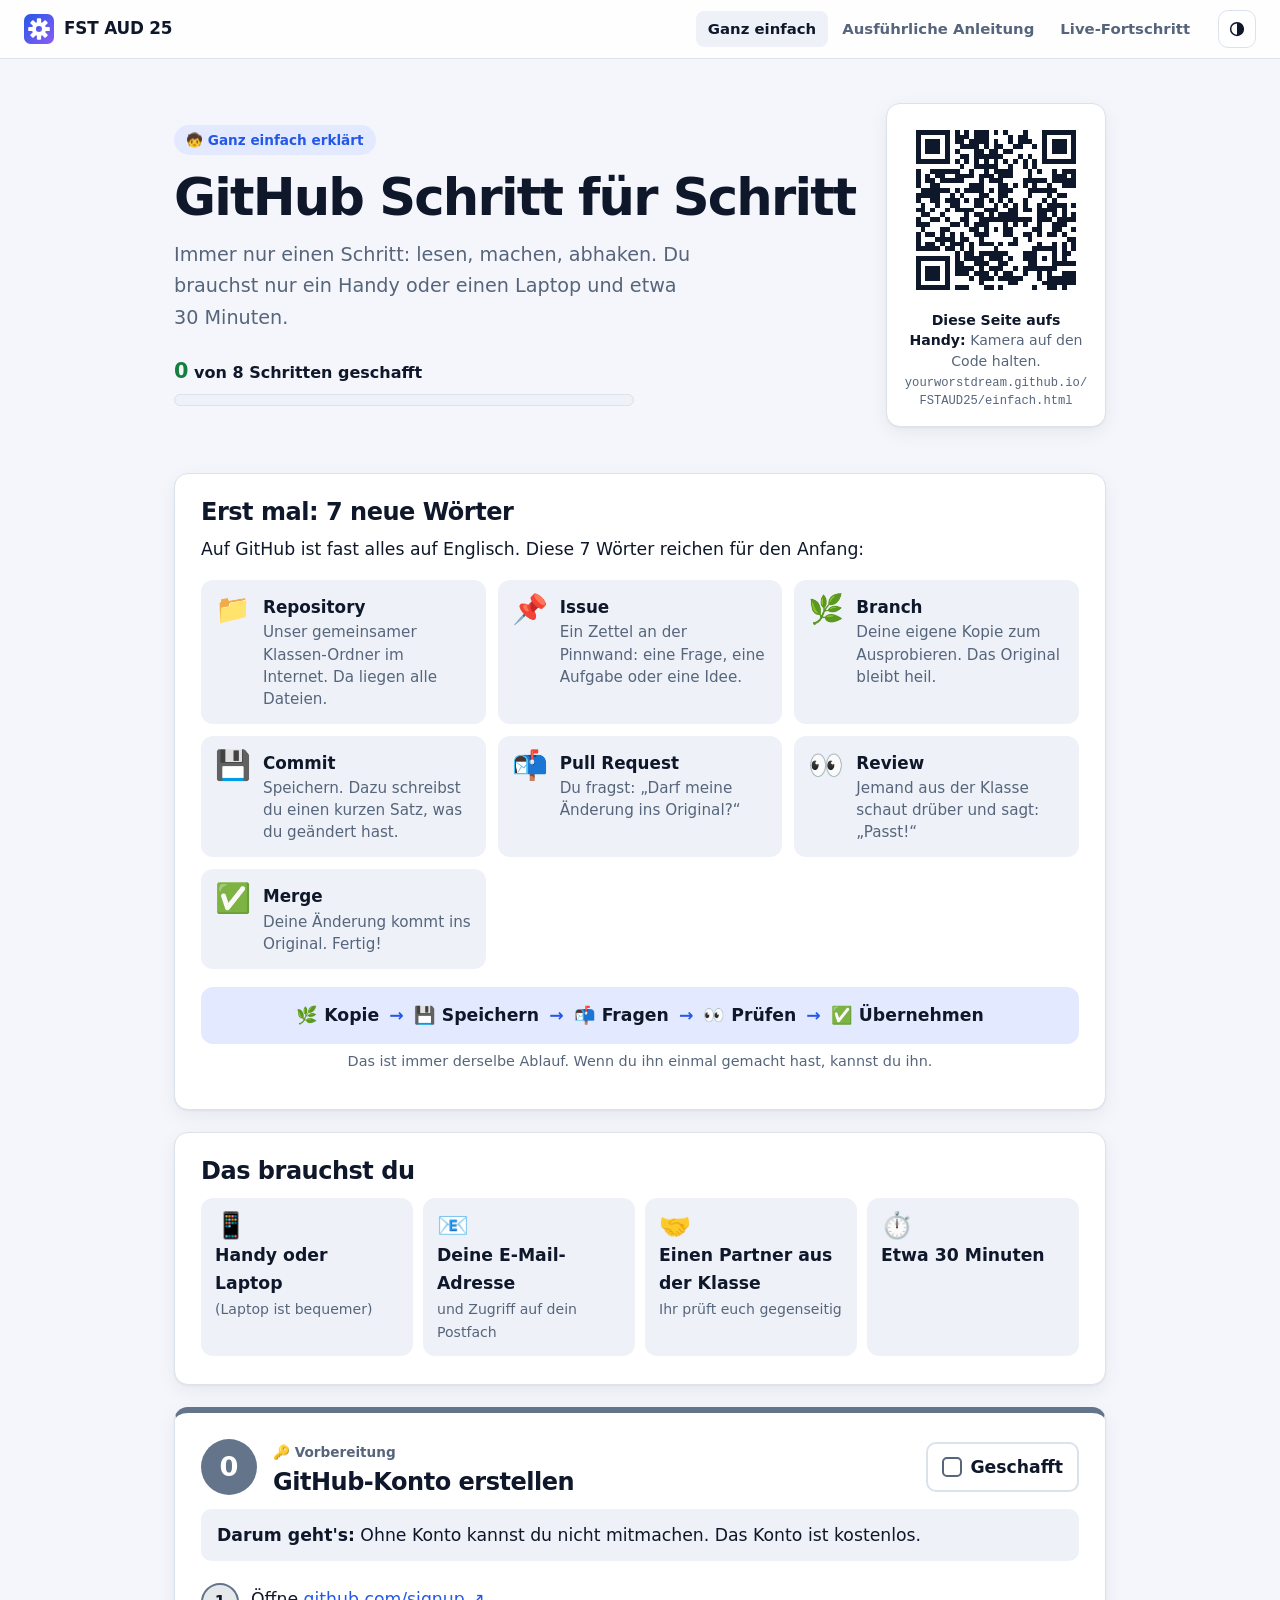
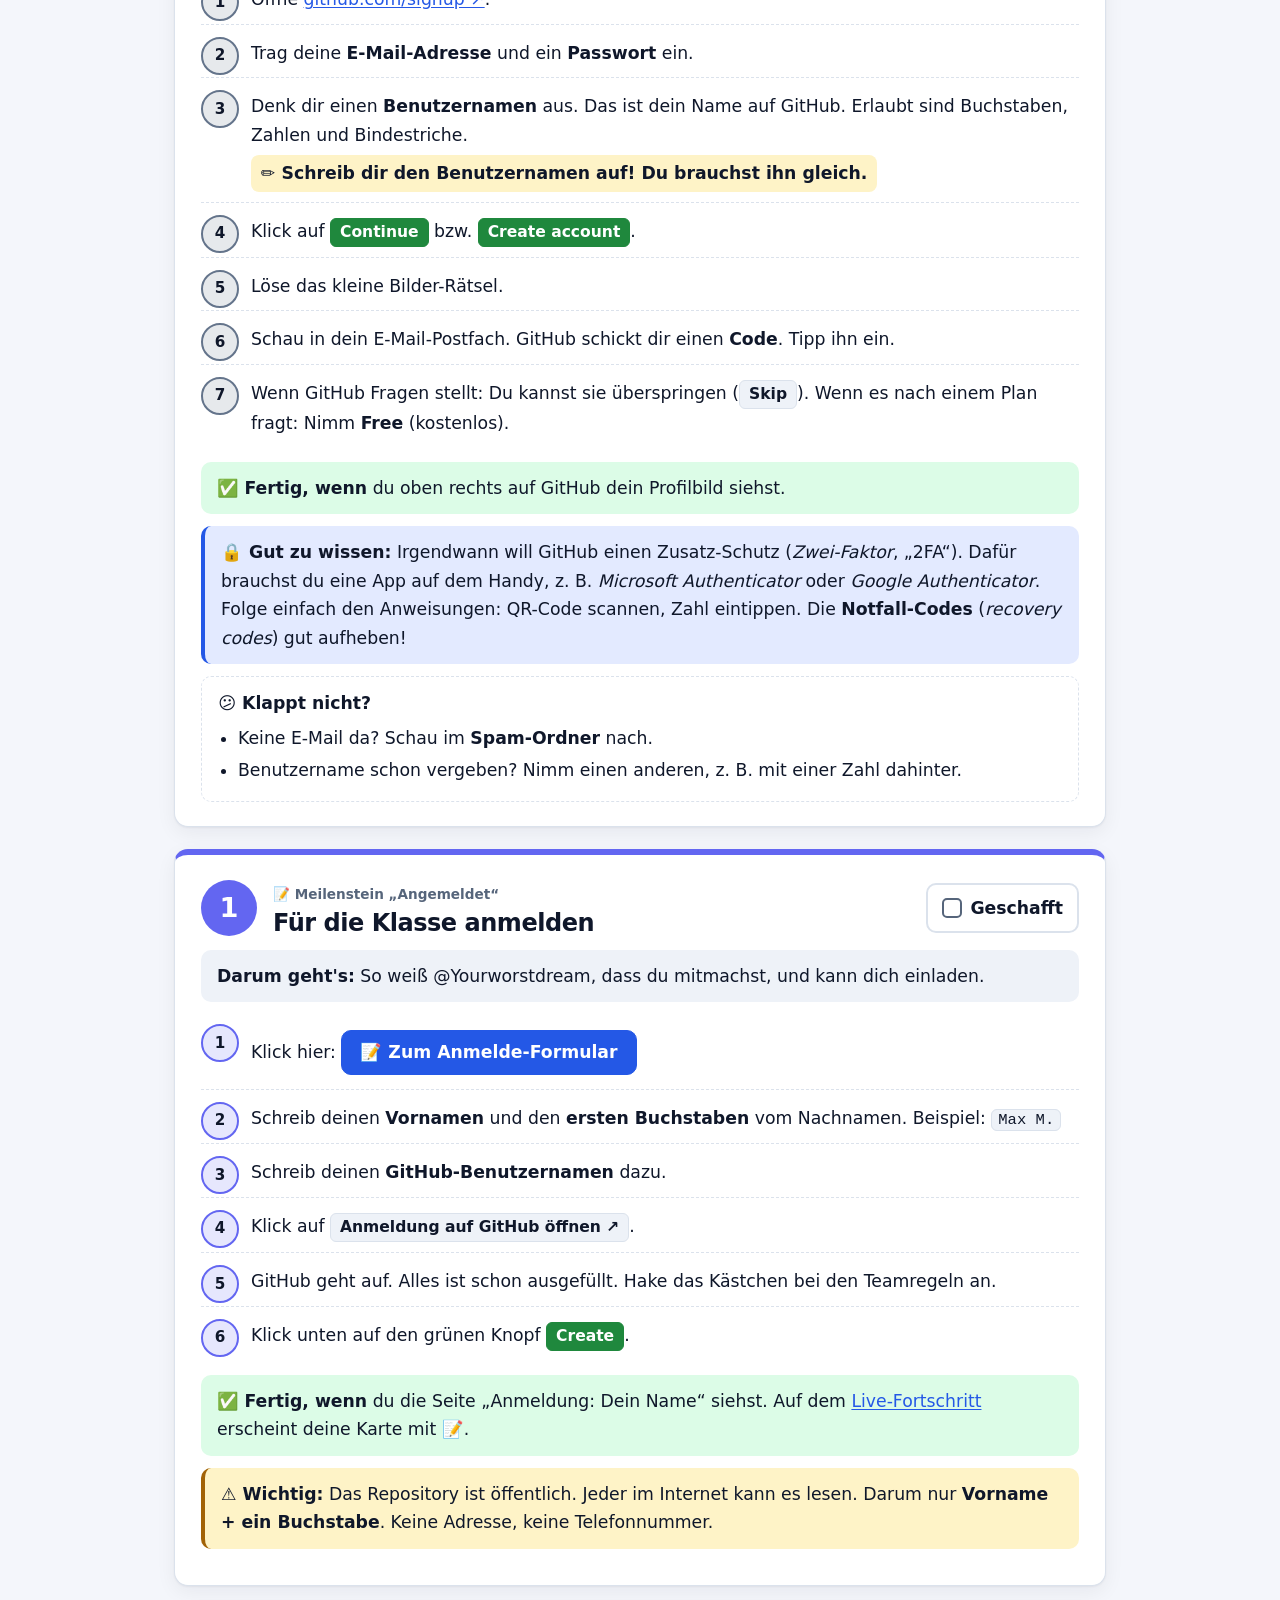
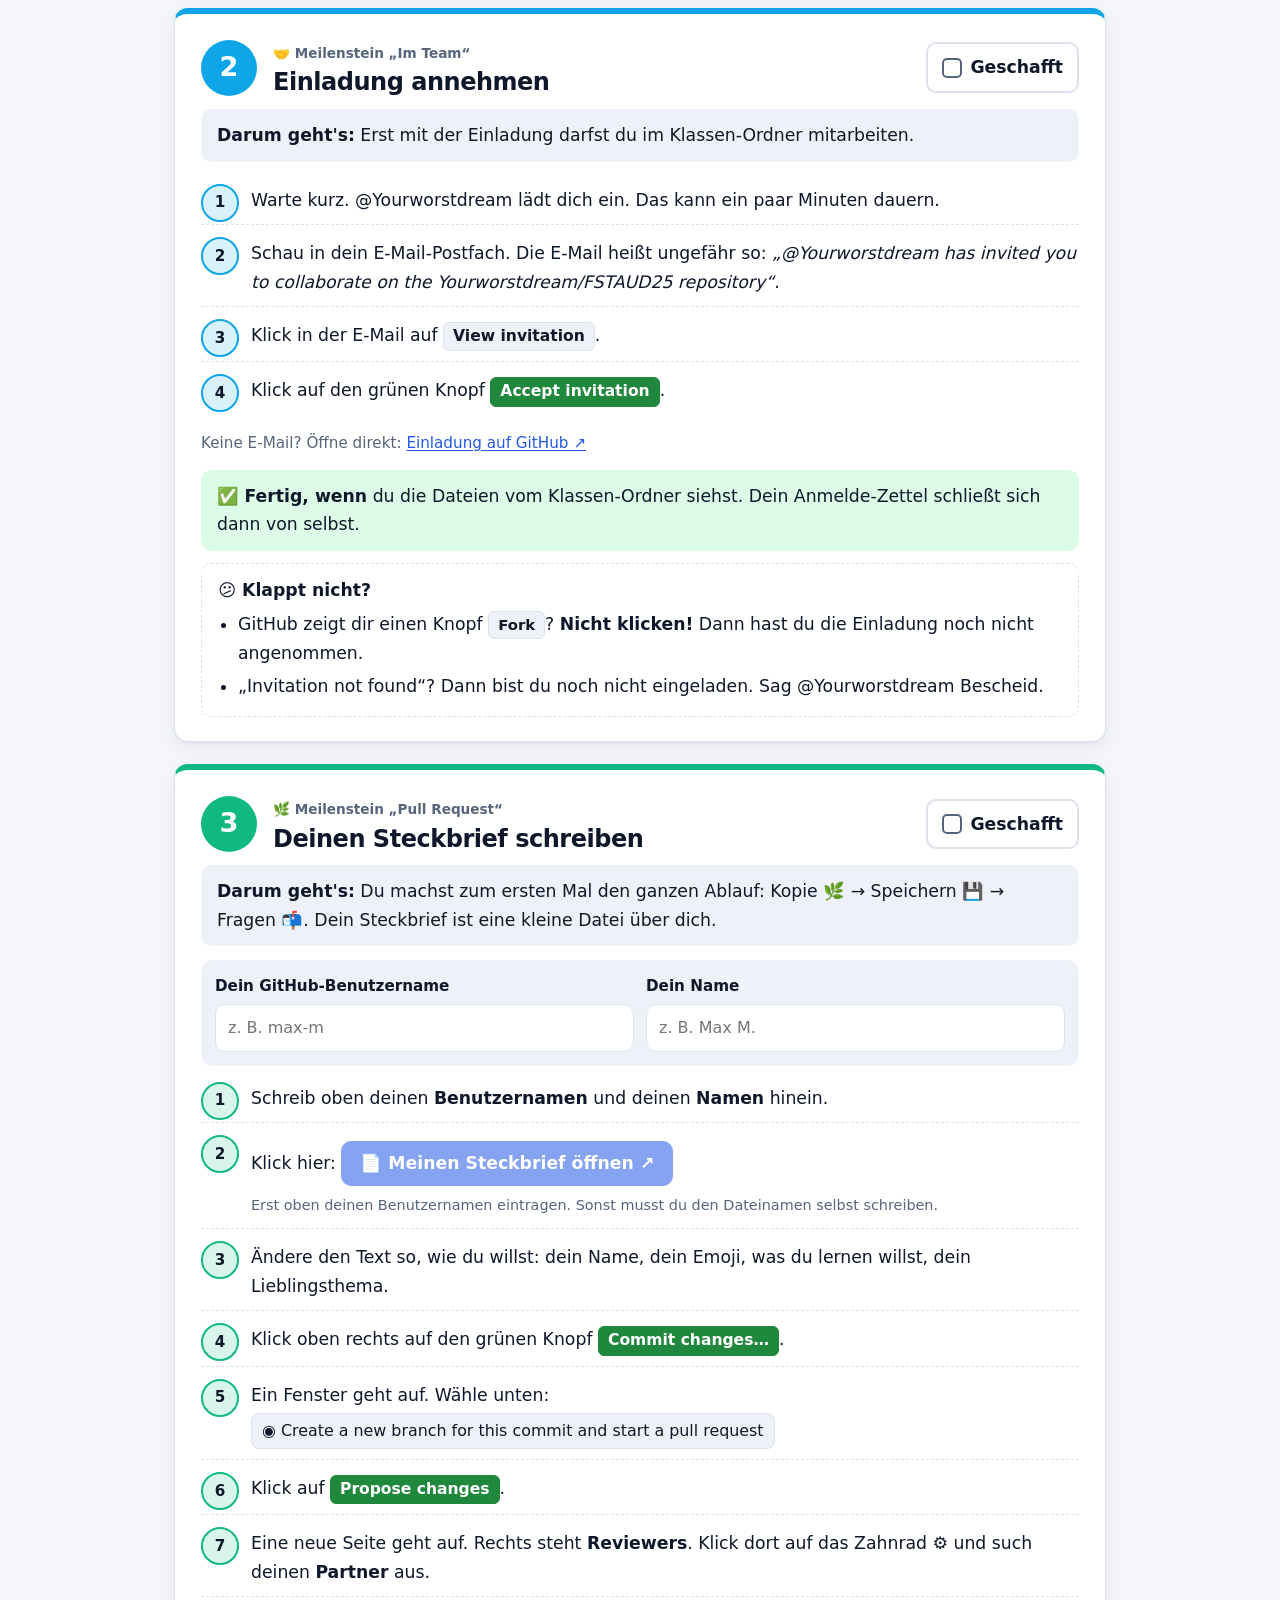
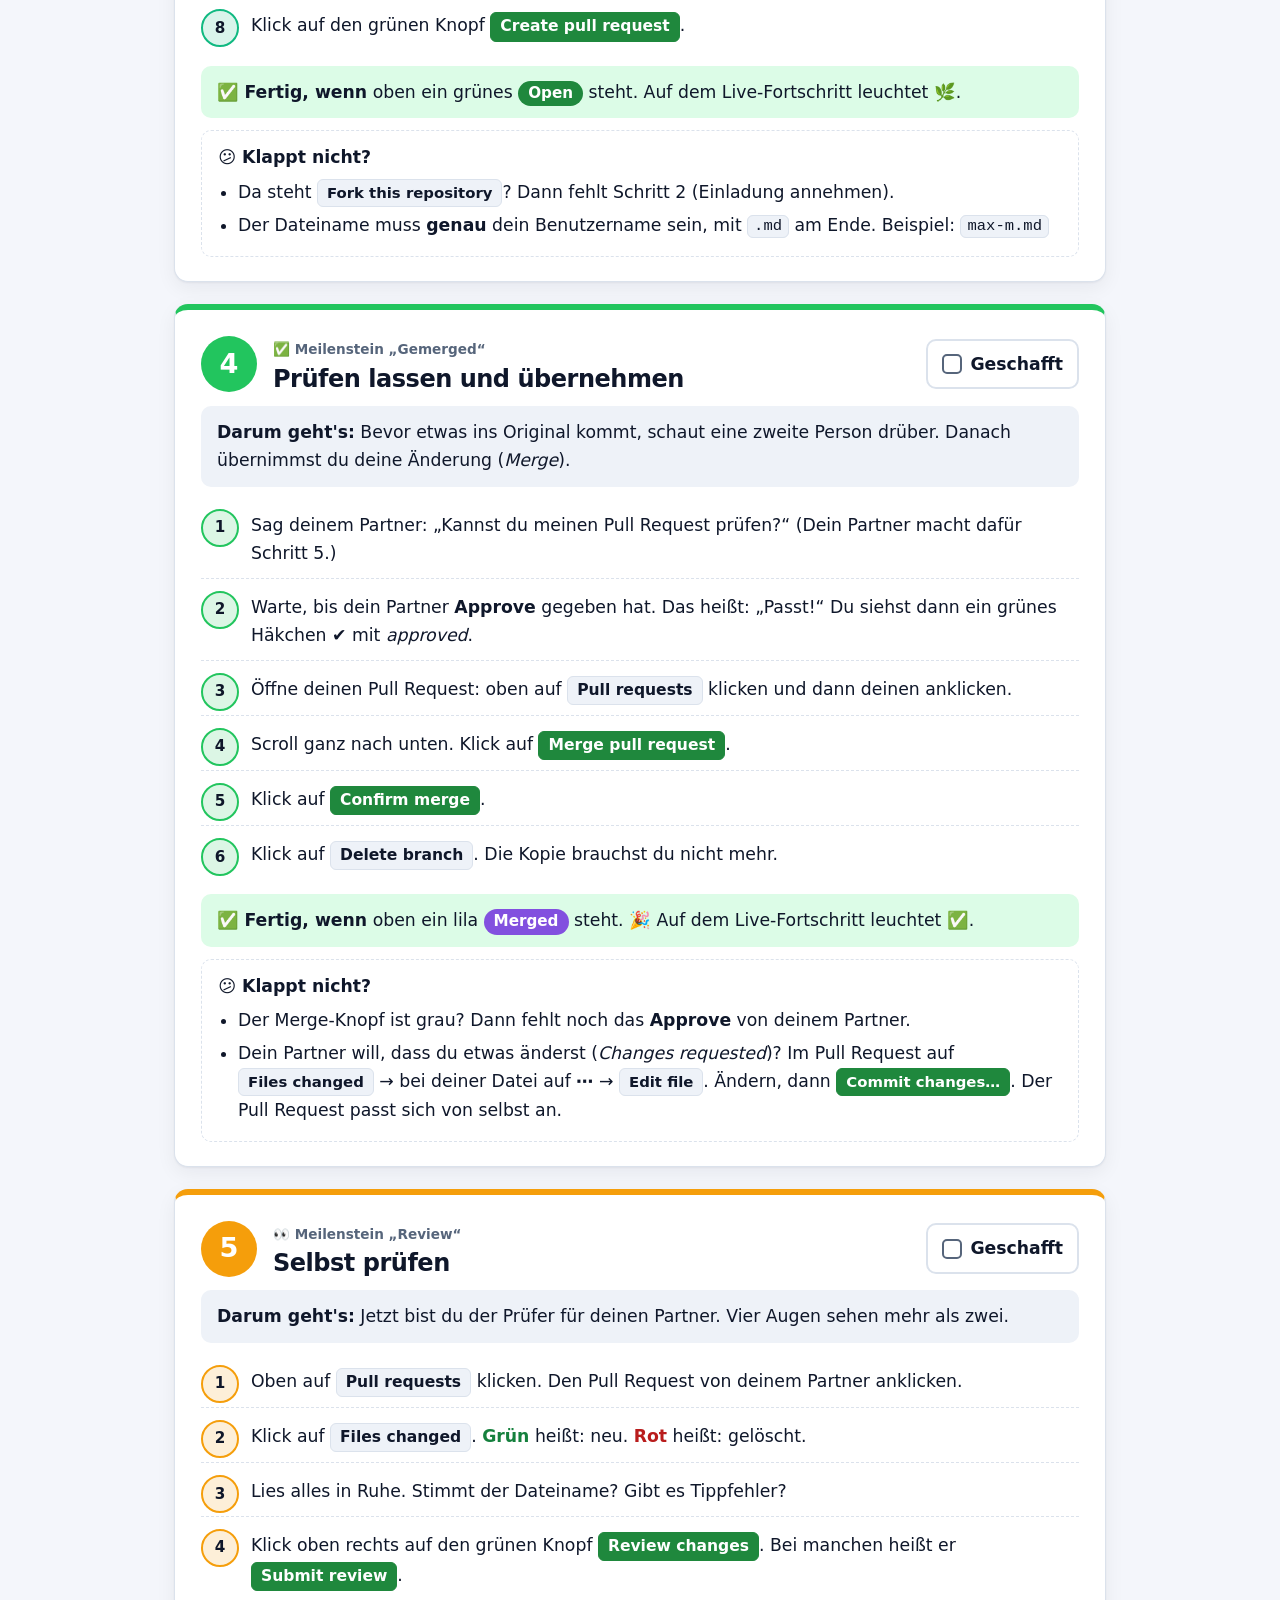
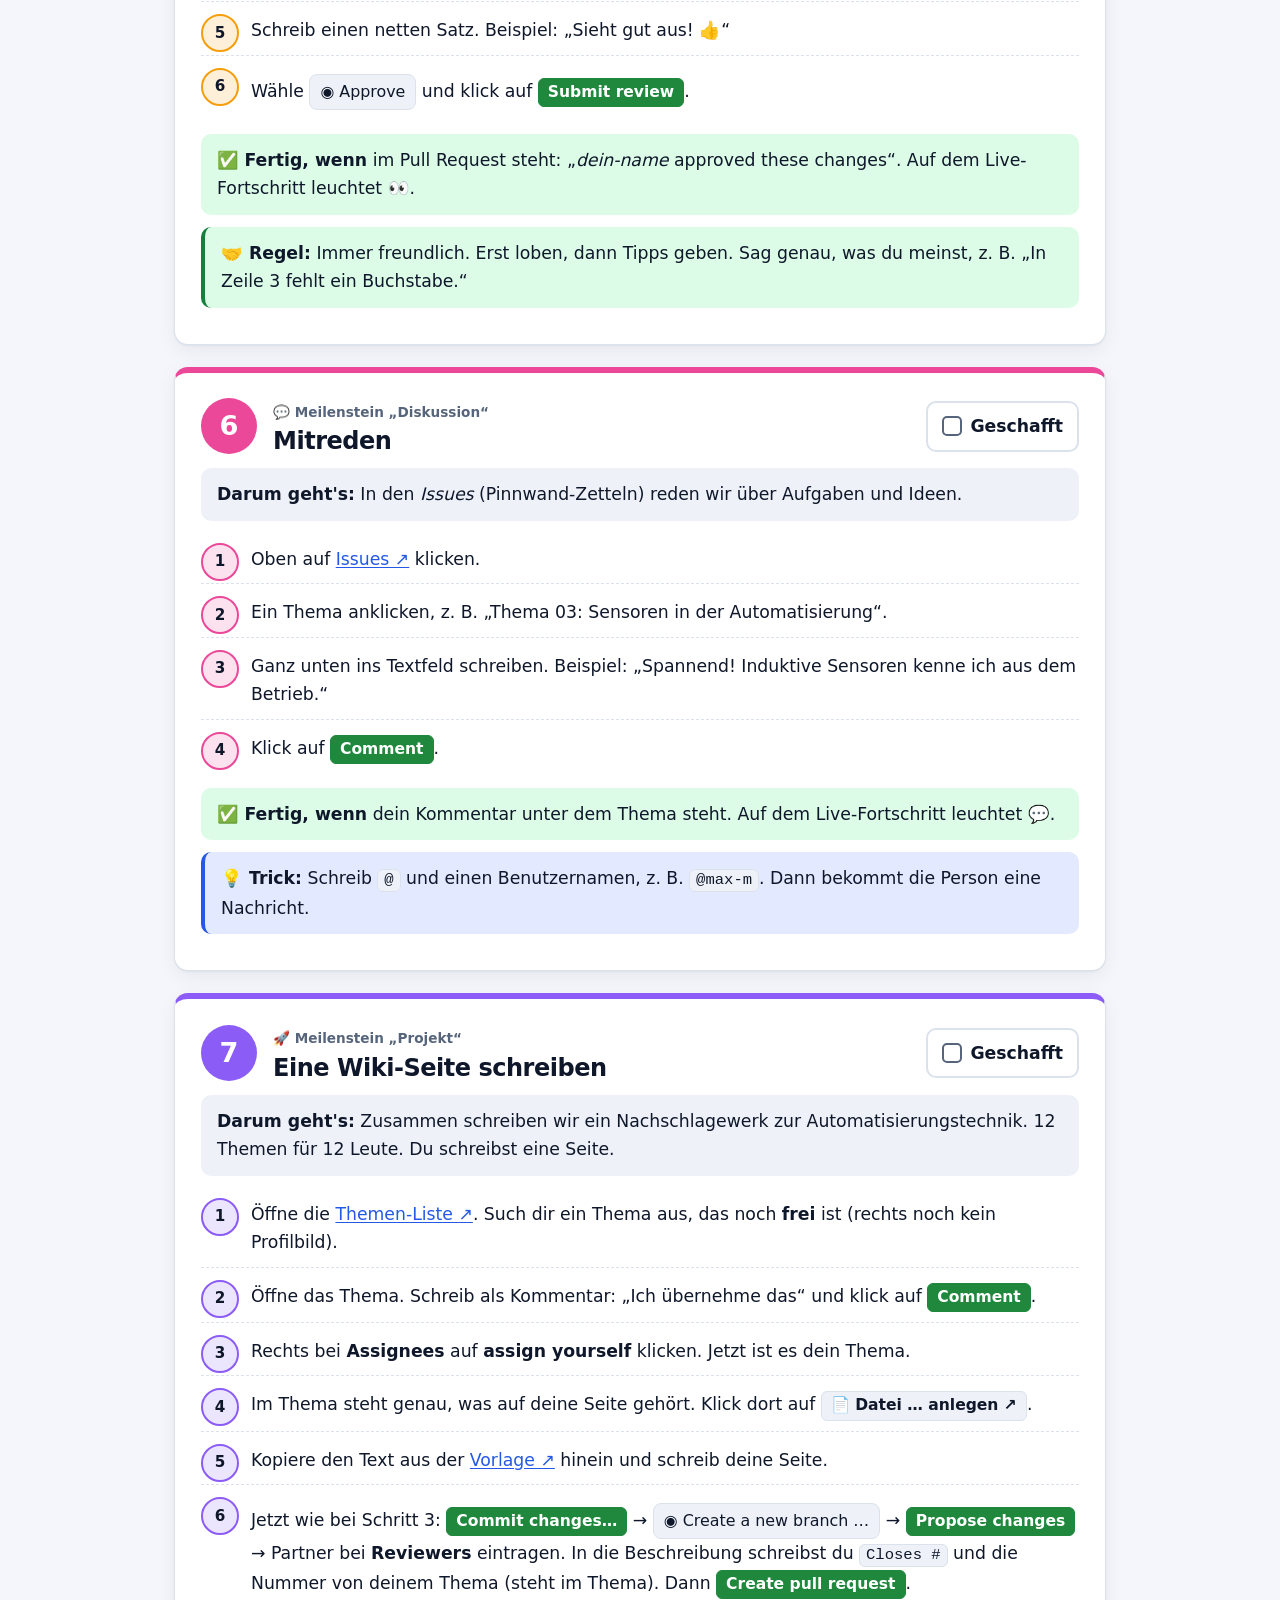
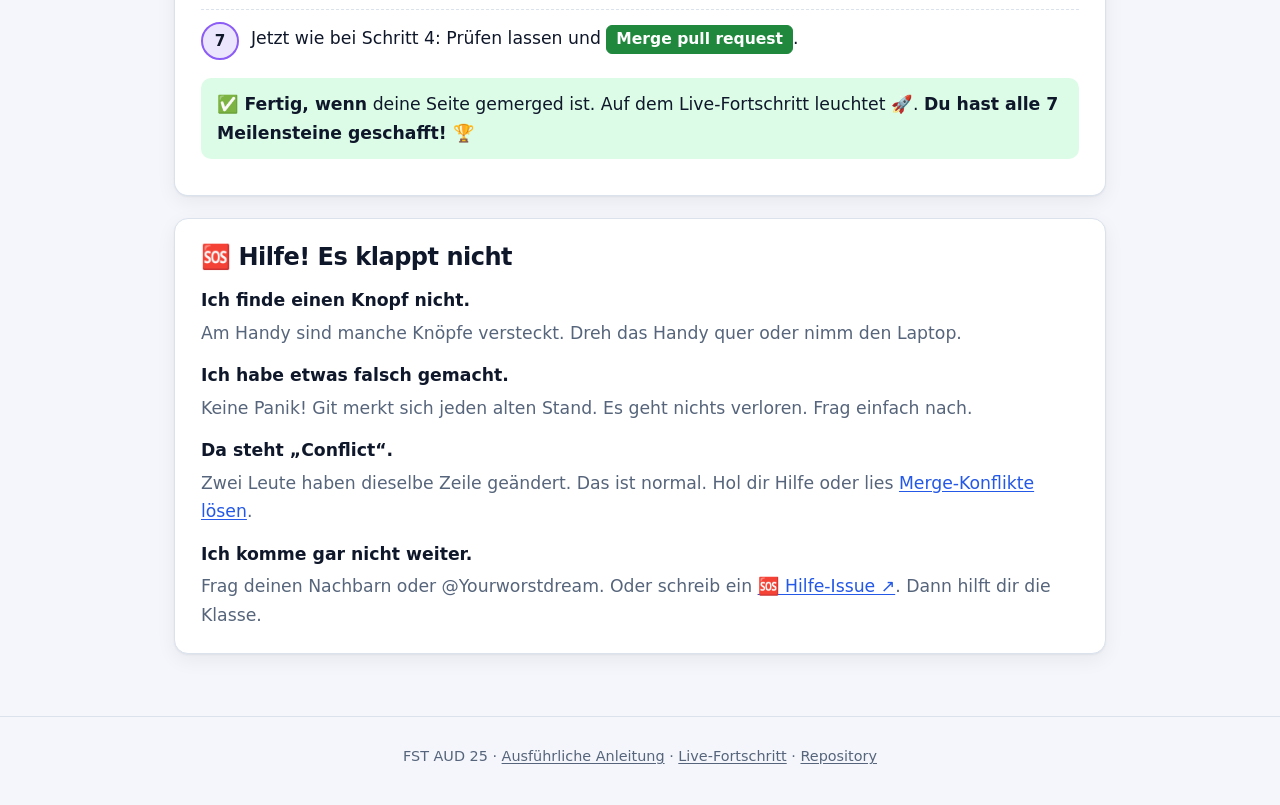
==== einfach.html @ f6583d91 "Neue Seite „Ganz einfach erklärt“ (einfach.html) Dieselben Schritte wie die Anleitung, aber in kurze" ====
<!doctype html>
<html lang="de">
<head>
<meta charset="utf-8">
<meta name="viewport" content="width=device-width, initial-scale=1">
<title>FST AUD 25 · Ganz einfach erklärt</title>
<meta name="description" content="GitHub ganz einfach erklärt: Jeder Klick Schritt für Schritt – vom Konto bis zur eigenen Wiki-Seite.">
<link rel="icon" href="assets/favicon.svg" type="image/svg+xml">
<link rel="stylesheet" href="assets/style.css">
<link rel="stylesheet" href="assets/einfach.css">
<script>try{var t=localStorage.getItem('fstaud25.theme');if(t)document.documentElement.dataset.theme=t}catch(e){}</script>
<script src="assets/common.js" defer></script>
<script src="assets/einfach.js" defer></script>
</head>
<body>

<header class="topbar">
  <a class="marke" href="./"><img src="assets/favicon.svg" alt="">FST AUD 25</a>
  <nav class="topnav" aria-label="Hauptnavigation">
    <a href="einfach.html" aria-current="page">Ganz einfach</a>
    <a href="./">Ausführliche Anleitung</a>
    <a href="fortschritt.html">Live-Fortschritt</a>
  </nav>
  <button class="icon-knopf" type="button" data-thema-knopf title="Hell/Dunkel umschalten" aria-label="Hell/Dunkel umschalten"><svg viewBox="0 0 24 24" width="18" height="18" aria-hidden="true"><circle cx="12" cy="12" r="8.5" fill="none" stroke="currentColor" stroke-width="2"/><path d="M12 3.5a8.5 8.5 0 0 1 0 17z" fill="currentColor"/></svg></button>
</header>

<section class="e-kopf">
  <div class="e-kopf-text">
    <span class="badge">🧒 Ganz einfach erklärt</span>
    <h1>GitHub Schritt für Schritt</h1>
    <p class="lead">Immer nur einen Schritt: lesen, machen, abhaken. Du brauchst nur ein Handy oder einen Laptop und etwa 30&nbsp;Minuten.</p>
    <div class="e-fortschritt" aria-live="polite">
      <div class="e-fortschritt-text"><b id="anzahl-geschafft">0</b> von 8 Schritten geschafft</div>
      <div class="e-balken"><span id="balken-geschafft"></span></div>
    </div>
  </div>
  <figure class="qr-box">
    <img src="assets/qr-einfach.svg" alt="QR-Code zu dieser Seite" width="180" height="180">
    <figcaption><b>Diese Seite aufs Handy:</b> Kamera auf den Code halten.<br><span class="url">yourworstdream.github.io/FSTAUD25/einfach.html</span></figcaption>
  </figure>
</section>

<main class="e-inhalt">

  <section class="e-block" id="woerter">
    <h2>Erst mal: 7 neue Wörter</h2>
    <p>Auf GitHub ist fast alles auf Englisch. Diese 7 Wörter reichen für den Anfang:</p>
    <div class="woerter">
      <div class="wort"><span class="w-icon">📁</span><div><b>Repository</b><span>Unser gemeinsamer Klassen-Ordner im Internet. Da liegen alle Dateien.</span></div></div>
      <div class="wort"><span class="w-icon">📌</span><div><b>Issue</b><span>Ein Zettel an der Pinnwand: eine Frage, eine Aufgabe oder eine Idee.</span></div></div>
      <div class="wort"><span class="w-icon">🌿</span><div><b>Branch</b><span>Deine eigene Kopie zum Ausprobieren. Das Original bleibt heil.</span></div></div>
      <div class="wort"><span class="w-icon">💾</span><div><b>Commit</b><span>Speichern. Dazu schreibst du einen kurzen Satz, was du geändert hast.</span></div></div>
      <div class="wort"><span class="w-icon">📬</span><div><b>Pull Request</b><span>Du fragst: „Darf meine Änderung ins Original?“</span></div></div>
      <div class="wort"><span class="w-icon">👀</span><div><b>Review</b><span>Jemand aus der Klasse schaut drüber und sagt: „Passt!“</span></div></div>
      <div class="wort"><span class="w-icon">✅</span><div><b>Merge</b><span>Deine Änderung kommt ins Original. Fertig!</span></div></div>
    </div>
    <p class="ablauf" aria-label="Der Ablauf: Branch, Commit, Pull Request, Review, Merge">🌿 Kopie <span>→</span> 💾 Speichern <span>→</span> 📬 Fragen <span>→</span> 👀 Prüfen <span>→</span> ✅ Übernehmen</p>
    <p class="mitte klein">Das ist immer derselbe Ablauf. Wenn du ihn einmal gemacht hast, kannst du ihn.</p>
  </section>

  <section class="e-block" id="vorher">
    <h2>Das brauchst du</h2>
    <ul class="brauche">
      <li><span>📱</span>Handy oder Laptop <small>(Laptop ist bequemer)</small></li>
      <li><span>📧</span>Deine E-Mail-Adresse <small>und Zugriff auf dein Postfach</small></li>
      <li><span>🤝</span>Einen Partner aus der Klasse <small>Ihr prüft euch gegenseitig</small></li>
      <li><span>⏱️</span>Etwa 30 Minuten</li>
    </ul>
  </section>

  <!-- Schritt 0 -->
  <section class="schritt" id="s0" data-schritt="0" style="--farbe:#64748b">
    <div class="s-kopf">
      <span class="s-nr">0</span>
      <div><span class="s-chip">🔑 Vorbereitung</span><h2>GitHub-Konto erstellen</h2></div>
      <button class="geschafft" type="button" aria-pressed="false"><span class="g-box" aria-hidden="true"></span>Geschafft</button>
    </div>
    <p class="s-ziel"><b>Darum geht's:</b> Ohne Konto kannst du nicht mitmachen. Das Konto ist kostenlos.</p>
    <ol class="klicks">
      <li>Öffne <a href="https://github.com/signup" target="_blank" rel="noopener">github.com/signup&nbsp;↗</a>.</li>
      <li>Trag deine <b>E-Mail-Adresse</b> und ein <b>Passwort</b> ein.</li>
      <li>Denk dir einen <b>Benutzernamen</b> aus. Das ist dein Name auf GitHub. Erlaubt sind Buchstaben, Zahlen und Bindestriche.<br><span class="merken">✏️ Schreib dir den Benutzernamen auf! Du brauchst ihn gleich.</span></li>
      <li>Klick auf <span class="gh-btn gruen">Continue</span> bzw. <span class="gh-btn gruen">Create account</span>.</li>
      <li>Löse das kleine Bilder-Rätsel.</li>
      <li>Schau in dein E-Mail-Postfach. GitHub schickt dir einen <b>Code</b>. Tipp ihn ein.</li>
      <li>Wenn GitHub Fragen stellt: Du kannst sie überspringen (<span class="gh-btn">Skip</span>). Wenn es nach einem Plan fragt: Nimm <b>Free</b> (kostenlos).</li>
    </ol>
    <p class="fertig">✅ <b>Fertig, wenn</b> du oben rechts auf GitHub dein Profilbild siehst.</p>
    <div class="tipp">
      <b>🔒 Gut zu wissen:</b> Irgendwann will GitHub einen Zusatz-Schutz (<i>Zwei-Faktor</i>, „2FA“). Dafür brauchst du eine App auf dem Handy, z.&nbsp;B. <i>Microsoft Authenticator</i> oder <i>Google Authenticator</i>. Folge einfach den Anweisungen: QR-Code scannen, Zahl eintippen. Die <b>Notfall-Codes</b> (<i>recovery codes</i>) gut aufheben!
    </div>
    <div class="klappt-nicht">
      <b>😕 Klappt nicht?</b>
      <ul>
        <li>Keine E-Mail da? Schau im <b>Spam-Ordner</b> nach.</li>
        <li>Benutzername schon vergeben? Nimm einen anderen, z.&nbsp;B. mit einer Zahl dahinter.</li>
      </ul>
    </div>
  </section>

  <!-- Schritt 1 -->
  <section class="schritt" id="s1" data-schritt="1" style="--farbe:#6366f1">
    <div class="s-kopf">
      <span class="s-nr">1</span>
      <div><span class="s-chip">📝 Meilenstein „Angemeldet“</span><h2>Für die Klasse anmelden</h2></div>
      <button class="geschafft" type="button" aria-pressed="false"><span class="g-box" aria-hidden="true"></span>Geschafft</button>
    </div>
    <p class="s-ziel"><b>Darum geht's:</b> So weiß @Yourworstdream, dass du mitmachst, und kann dich einladen.</p>
    <ol class="klicks">
      <li>Klick hier: <a class="knopf primaer" href="./#anmeldung">📝 Zum Anmelde-Formular</a></li>
      <li>Schreib deinen <b>Vornamen</b> und den <b>ersten Buchstaben</b> vom Nachnamen. Beispiel: <code>Max M.</code></li>
      <li>Schreib deinen <b>GitHub-Benutzernamen</b> dazu.</li>
      <li>Klick auf <span class="gh-btn">Anmeldung auf GitHub öffnen ↗</span>.</li>
      <li>GitHub geht auf. Alles ist schon ausgefüllt. Hake das Kästchen bei den Teamregeln an.</li>
      <li>Klick unten auf den grünen Knopf <span class="gh-btn gruen">Create</span>.</li>
    </ol>
    <p class="fertig">✅ <b>Fertig, wenn</b> du die Seite „Anmeldung: Dein Name“ siehst. Auf dem <a href="fortschritt.html">Live-Fortschritt</a> erscheint deine Karte mit 📝.</p>
    <div class="tipp achtung">
      <b>⚠️ Wichtig:</b> Das Repository ist öffentlich. Jeder im Internet kann es lesen. Darum nur <b>Vorname + ein Buchstabe</b>. Keine Adresse, keine Telefonnummer.
    </div>
  </section>

  <!-- Schritt 2 -->
  <section class="schritt" id="s2" data-schritt="2" style="--farbe:#0ea5e9">
    <div class="s-kopf">
      <span class="s-nr">2</span>
      <div><span class="s-chip">🤝 Meilenstein „Im Team“</span><h2>Einladung annehmen</h2></div>
      <button class="geschafft" type="button" aria-pressed="false"><span class="g-box" aria-hidden="true"></span>Geschafft</button>
    </div>
    <p class="s-ziel"><b>Darum geht's:</b> Erst mit der Einladung darfst du im Klassen-Ordner mitarbeiten.</p>
    <ol class="klicks">
      <li>Warte kurz. @Yourworstdream lädt dich ein. Das kann ein paar Minuten dauern.</li>
      <li>Schau in dein E-Mail-Postfach. Die E-Mail heißt ungefähr so: <i>„@Yourworstdream has invited you to collaborate on the Yourworstdream/FSTAUD25 repository“</i>.</li>
      <li>Klick in der E-Mail auf <span class="gh-btn">View invitation</span>.</li>
      <li>Klick auf den grünen Knopf <span class="gh-btn gruen">Accept invitation</span>.</li>
    </ol>
    <p class="abkuerzung">Keine E-Mail? Öffne direkt: <a href="https://github.com/Yourworstdream/FSTAUD25/invitations" data-repo="/invitations" target="_blank" rel="noopener">Einladung auf GitHub ↗</a></p>
    <p class="fertig">✅ <b>Fertig, wenn</b> du die Dateien vom Klassen-Ordner siehst. Dein Anmelde-Zettel schließt sich dann von selbst.</p>
    <div class="klappt-nicht">
      <b>😕 Klappt nicht?</b>
      <ul>
        <li>GitHub zeigt dir einen Knopf <span class="gh-btn">Fork</span>? <b>Nicht klicken!</b> Dann hast du die Einladung noch nicht angenommen.</li>
        <li>„Invitation not found“? Dann bist du noch nicht eingeladen. Sag @Yourworstdream Bescheid.</li>
      </ul>
    </div>
  </section>

  <!-- Schritt 3 -->
  <section class="schritt" id="s3" data-schritt="3" style="--farbe:#10b981">
    <div class="s-kopf">
      <span class="s-nr">3</span>
      <div><span class="s-chip">🌿 Meilenstein „Pull Request“</span><h2>Deinen Steckbrief schreiben</h2></div>
      <button class="geschafft" type="button" aria-pressed="false"><span class="g-box" aria-hidden="true"></span>Geschafft</button>
    </div>
    <p class="s-ziel"><b>Darum geht's:</b> Du machst zum ersten Mal den ganzen Ablauf: Kopie 🌿 → Speichern 💾 → Fragen 📬. Dein Steckbrief ist eine kleine Datei über dich.</p>

    <form class="mini-form" id="steckbrief-form" autocomplete="off">
      <label>Dein GitHub-Benutzername
        <input id="sb-login" name="login" placeholder="z. B. max-m" spellcheck="false" autocapitalize="off">
      </label>
      <label>Dein Name
        <input id="sb-name" name="name" placeholder="z. B. Max M.">
      </label>
    </form>

    <ol class="klicks">
      <li class="nur-bildschirm">Schreib oben deinen <b>Benutzernamen</b> und deinen <b>Namen</b> hinein.</li>
      <li class="nur-bildschirm">Klick hier: <a class="knopf primaer" id="sb-link" href="https://github.com/Yourworstdream/FSTAUD25/new/main/teilnehmer" target="_blank" rel="noopener">📄 Meinen Steckbrief öffnen ↗</a><br>
        <span class="klein" id="sb-hinweis">GitHub macht eine neue Datei auf. Name und Text sind schon drin.</span></li>
      <li class="nur-druck">Öffne den Klassen-Ordner: <b>github.com/Yourworstdream/FSTAUD25</b>. Klick auf den Ordner <b>teilnehmer</b>.<br><span class="klein">Einfacher geht's auf der Webseite (QR-Code oben): Dort füllt ein Knopf alles für dich aus.</span></li>
      <li class="nur-druck">Klick auf <span class="gh-btn">Add file</span> → <span class="gh-btn">Create new file</span>.</li>
      <li class="nur-druck">Als Dateiname schreibst du deinen Benutzernamen mit <code>.md</code> am Ende, z.&nbsp;B. <code>max-m.md</code>. In die Datei kommt:
<pre># Max M.

- **Emoji:** 🤖
- **Das will ich lernen:** Mit Git und GitHub im Team arbeiten
- **Lieblingsthema in der Automatisierung:** SPS-Programmierung</pre></li>
      <li>Ändere den Text so, wie du willst: dein Name, dein Emoji, was du lernen willst, dein Lieblingsthema.</li>
      <li>Klick oben rechts auf den grünen Knopf <span class="gh-btn gruen">Commit changes…</span>.</li>
      <li>Ein Fenster geht auf. Wähle unten:<br><span class="auswahl">◉ Create a new branch for this commit and start a pull request</span></li>
      <li>Klick auf <span class="gh-btn gruen">Propose changes</span>.</li>
      <li>Eine neue Seite geht auf. Rechts steht <b>Reviewers</b>. Klick dort auf das Zahnrad ⚙️ und such deinen <b>Partner</b> aus.</li>
      <li>Klick auf den grünen Knopf <span class="gh-btn gruen">Create pull request</span>.</li>
    </ol>
    <p class="fertig">✅ <b>Fertig, wenn</b> oben ein grünes <span class="status offen">Open</span> steht. Auf dem Live-Fortschritt leuchtet 🌿.</p>
    <div class="klappt-nicht">
      <b>😕 Klappt nicht?</b>
      <ul>
        <li>Da steht <span class="gh-btn">Fork this repository</span>? Dann fehlt Schritt&nbsp;2 (Einladung annehmen).</li>
        <li>Der Dateiname muss <b>genau</b> dein Benutzername sein, mit <code>.md</code> am Ende. Beispiel: <code>max-m.md</code></li>
      </ul>
    </div>
  </section>

  <!-- Schritt 4 -->
  <section class="schritt" id="s4" data-schritt="4" style="--farbe:#22c55e">
    <div class="s-kopf">
      <span class="s-nr">4</span>
      <div><span class="s-chip">✅ Meilenstein „Gemerged“</span><h2>Prüfen lassen und übernehmen</h2></div>
      <button class="geschafft" type="button" aria-pressed="false"><span class="g-box" aria-hidden="true"></span>Geschafft</button>
    </div>
    <p class="s-ziel"><b>Darum geht's:</b> Bevor etwas ins Original kommt, schaut eine zweite Person drüber. Danach übernimmst du deine Änderung (<i>Merge</i>).</p>
    <ol class="klicks">
      <li>Sag deinem Partner: „Kannst du meinen Pull Request prüfen?“ (Dein Partner macht dafür Schritt&nbsp;5.)</li>
      <li>Warte, bis dein Partner <b>Approve</b> gegeben hat. Das heißt: „Passt!“ Du siehst dann ein grünes Häkchen ✔ mit <i>approved</i>.</li>
      <li>Öffne deinen Pull Request: oben auf <span class="gh-btn">Pull requests</span> klicken und dann deinen anklicken.</li>
      <li>Scroll ganz nach unten. Klick auf <span class="gh-btn gruen">Merge pull request</span>.</li>
      <li>Klick auf <span class="gh-btn gruen">Confirm merge</span>.</li>
      <li>Klick auf <span class="gh-btn">Delete branch</span>. Die Kopie brauchst du nicht mehr.</li>
    </ol>
    <p class="fertig">✅ <b>Fertig, wenn</b> oben ein lila <span class="status merged">Merged</span> steht. 🎉 Auf dem Live-Fortschritt leuchtet ✅.</p>
    <div class="klappt-nicht">
      <b>😕 Klappt nicht?</b>
      <ul>
        <li>Der Merge-Knopf ist grau? Dann fehlt noch das <b>Approve</b> von deinem Partner.</li>
        <li>Dein Partner will, dass du etwas änderst (<i>Changes requested</i>)? Im Pull Request auf <span class="gh-btn">Files changed</span> → bei deiner Datei auf <b>⋯</b> → <span class="gh-btn">Edit file</span>. Ändern, dann <span class="gh-btn gruen">Commit changes…</span>. Der Pull Request passt sich von selbst an.</li>
      </ul>
    </div>
  </section>

  <!-- Schritt 5 -->
  <section class="schritt" id="s5" data-schritt="5" style="--farbe:#f59e0b">
    <div class="s-kopf">
      <span class="s-nr">5</span>
      <div><span class="s-chip">👀 Meilenstein „Review“</span><h2>Selbst prüfen</h2></div>
      <button class="geschafft" type="button" aria-pressed="false"><span class="g-box" aria-hidden="true"></span>Geschafft</button>
    </div>
    <p class="s-ziel"><b>Darum geht's:</b> Jetzt bist du der Prüfer für deinen Partner. Vier Augen sehen mehr als zwei.</p>
    <ol class="klicks">
      <li>Oben auf <span class="gh-btn">Pull requests</span> klicken. Den Pull Request von deinem Partner anklicken.</li>
      <li>Klick auf <span class="gh-btn">Files changed</span>. <span class="gruen-text">Grün</span> heißt: neu. <span class="rot-text">Rot</span> heißt: gelöscht.</li>
      <li>Lies alles in Ruhe. Stimmt der Dateiname? Gibt es Tippfehler?</li>
      <li>Klick oben rechts auf den grünen Knopf <span class="gh-btn gruen">Review changes</span>. Bei manchen heißt er <span class="gh-btn gruen">Submit review</span>.</li>
      <li>Schreib einen netten Satz. Beispiel: „Sieht gut aus! 👍“</li>
      <li>Wähle <span class="auswahl">◉ Approve</span> und klick auf <span class="gh-btn gruen">Submit review</span>.</li>
    </ol>
    <p class="fertig">✅ <b>Fertig, wenn</b> im Pull Request steht: „<i>dein-name</i> approved these changes“. Auf dem Live-Fortschritt leuchtet 👀.</p>
    <div class="tipp gut">
      <b>🤝 Regel:</b> Immer freundlich. Erst loben, dann Tipps geben. Sag genau, was du meinst, z.&nbsp;B. „In Zeile 3 fehlt ein Buchstabe.“
    </div>
  </section>

  <!-- Schritt 6 -->
  <section class="schritt" id="s6" data-schritt="6" style="--farbe:#ec4899">
    <div class="s-kopf">
      <span class="s-nr">6</span>
      <div><span class="s-chip">💬 Meilenstein „Diskussion“</span><h2>Mitreden</h2></div>
      <button class="geschafft" type="button" aria-pressed="false"><span class="g-box" aria-hidden="true"></span>Geschafft</button>
    </div>
    <p class="s-ziel"><b>Darum geht's:</b> In den <i>Issues</i> (Pinnwand-Zetteln) reden wir über Aufgaben und Ideen.</p>
    <ol class="klicks">
      <li>Oben auf <a href="https://github.com/Yourworstdream/FSTAUD25/issues" data-repo="/issues" target="_blank" rel="noopener">Issues ↗</a> klicken.</li>
      <li>Ein Thema anklicken, z.&nbsp;B. „Thema 03: Sensoren in der Automatisierung“.</li>
      <li>Ganz unten ins Textfeld schreiben. Beispiel: „Spannend! Induktive Sensoren kenne ich aus dem Betrieb.“</li>
      <li>Klick auf <span class="gh-btn gruen">Comment</span>.</li>
    </ol>
    <p class="fertig">✅ <b>Fertig, wenn</b> dein Kommentar unter dem Thema steht. Auf dem Live-Fortschritt leuchtet 💬.</p>
    <div class="tipp">
      <b>💡 Trick:</b> Schreib <code>@</code> und einen Benutzernamen, z.&nbsp;B. <code>@max-m</code>. Dann bekommt die Person eine Nachricht.
    </div>
  </section>

  <!-- Schritt 7 -->
  <section class="schritt" id="s7" data-schritt="7" style="--farbe:#8b5cf6">
    <div class="s-kopf">
      <span class="s-nr">7</span>
      <div><span class="s-chip">🚀 Meilenstein „Projekt“</span><h2>Eine Wiki-Seite schreiben</h2></div>
      <button class="geschafft" type="button" aria-pressed="false"><span class="g-box" aria-hidden="true"></span>Geschafft</button>
    </div>
    <p class="s-ziel"><b>Darum geht's:</b> Zusammen schreiben wir ein Nachschlagewerk zur Automatisierungstechnik. 12 Themen für 12 Leute. Du schreibst eine Seite.</p>
    <ol class="klicks">
      <li>Öffne die <a href="https://github.com/Yourworstdream/FSTAUD25/issues?q=is%3Aissue+is%3Aopen+label%3Athema" data-repo="/issues?q=is%3Aissue+is%3Aopen+label%3Athema" target="_blank" rel="noopener">Themen-Liste ↗</a>. Such dir ein Thema aus, das noch <b>frei</b> ist (rechts noch kein Profilbild).</li>
      <li>Öffne das Thema. Schreib als Kommentar: „Ich übernehme das“ und klick auf <span class="gh-btn gruen">Comment</span>.</li>
      <li>Rechts bei <b>Assignees</b> auf <b>assign yourself</b> klicken. Jetzt ist es dein Thema.</li>
      <li>Im Thema steht genau, was auf deine Seite gehört. Klick dort auf <span class="gh-btn">📄 Datei … anlegen ↗</span>.</li>
      <li>Kopiere den Text aus der <a href="https://github.com/Yourworstdream/FSTAUD25/blob/main/projekt/VORLAGE.md" data-repo="/blob/main/projekt/VORLAGE.md" target="_blank" rel="noopener">Vorlage ↗</a> hinein und schreib deine Seite.</li>
      <li>Jetzt wie bei Schritt&nbsp;3: <span class="gh-btn gruen">Commit changes…</span> → <span class="auswahl">◉ Create a new branch …</span> → <span class="gh-btn gruen">Propose changes</span> → Partner bei <b>Reviewers</b> eintragen. In die Beschreibung schreibst du <code>Closes #</code> und die Nummer von deinem Thema (steht im Thema). Dann <span class="gh-btn gruen">Create pull request</span>.</li>
      <li>Jetzt wie bei Schritt&nbsp;4: Prüfen lassen und <span class="gh-btn gruen">Merge pull request</span>.</li>
    </ol>
    <p class="fertig">✅ <b>Fertig, wenn</b> deine Seite gemerged ist. Auf dem Live-Fortschritt leuchtet 🚀. <b>Du hast alle 7 Meilensteine geschafft! 🏆</b></p>
  </section>

  <section class="e-block hilfe" id="hilfe">
    <h2>🆘 Hilfe! Es klappt nicht</h2>
    <dl>
      <dt>Ich finde einen Knopf nicht.</dt>
      <dd>Am Handy sind manche Knöpfe versteckt. Dreh das Handy quer oder nimm den Laptop.</dd>
      <dt>Ich habe etwas falsch gemacht.</dt>
      <dd>Keine Panik! Git merkt sich jeden alten Stand. Es geht nichts verloren. Frag einfach nach.</dd>
      <dt>Da steht „Conflict“.</dt>
      <dd>Zwei Leute haben dieselbe Zeile geändert. Das ist normal. Hol dir Hilfe oder lies <a href="./#konflikte">Merge-Konflikte lösen</a>.</dd>
      <dt>Ich komme gar nicht weiter.</dt>
      <dd>Frag deinen Nachbarn oder @Yourworstdream. Oder schreib ein <a href="https://github.com/Yourworstdream/FSTAUD25/issues/new?template=hilfe.yml" data-repo="/issues/new?template=hilfe.yml" target="_blank" rel="noopener">🆘 Hilfe-Issue ↗</a>. Dann hilft dir die Klasse.</dd>
    </dl>
  </section>

</main>

<footer class="fusszeile">
  FST AUD 25 · <a href="./">Ausführliche Anleitung</a> · <a href="fortschritt.html">Live-Fortschritt</a> · <a href="https://github.com/Yourworstdream/FSTAUD25" data-repo="" target="_blank" rel="noopener">Repository</a>
</footer>

</body>
</html>
---- assets/style.css ----
/* FST AUD 25 – gemeinsames Design für Anleitung (index.html) und Live-Fortschritt (fortschritt.html) */

:root {
  color-scheme: light;
  --bg: #f4f6fb;
  --surface: #ffffff;
  --surface-2: #eef2f8;
  --text: #0f172a;
  --muted: #56657b;
  --border: #dbe2ec;
  --accent: #2458e6;
  --accent-text: #ffffff;
  --accent-soft: #e3eaff;
  --ok: #15803d;
  --ok-soft: #dcfce7;
  --warn: #a16207;
  --warn-soft: #fef3c7;
  --danger: #b91c1c;
  --danger-soft: #fee2e2;
  --code-bg: #0f172a;
  --code-text: #e2e8f0;
  --gh-green: #1f883d;
  --shadow: 0 1px 2px rgb(15 23 42 / .05), 0 6px 20px rgb(15 23 42 / .06);
  --radius: 14px;
  --font: system-ui, -apple-system, "Segoe UI", Roboto, "Helvetica Neue", Arial, sans-serif;
  --mono: ui-monospace, SFMono-Regular, "Cascadia Code", Menlo, Consolas, monospace;
}

@media (prefers-color-scheme: dark) {
  :root:not([data-theme="light"]) {
    color-scheme: dark;
    --bg: #0b1120;
    --surface: #111a2e;
    --surface-2: #17223a;
    --text: #e6ebf5;
    --muted: #9aa8bf;
    --border: #243251;
    --accent: #7c9dff;
    --accent-text: #0b1120;
    --accent-soft: #1a2850;
    --ok: #4ade80;
    --ok-soft: #10301d;
    --warn: #fbbf24;
    --warn-soft: #36270a;
    --danger: #f87171;
    --danger-soft: #3b1414;
    --code-bg: #070c18;
    --code-text: #dbe4f3;
    --gh-green: #2ea043;
    --shadow: 0 1px 2px rgb(0 0 0 / .4), 0 8px 24px rgb(0 0 0 / .25);
  }
}

:root[data-theme="dark"] {
  color-scheme: dark;
  --bg: #0b1120;
  --surface: #111a2e;
  --surface-2: #17223a;
  --text: #e6ebf5;
  --muted: #9aa8bf;
  --border: #243251;
  --accent: #7c9dff;
  --accent-text: #0b1120;
  --accent-soft: #1a2850;
  --ok: #4ade80;
  --ok-soft: #10301d;
  --warn: #fbbf24;
  --warn-soft: #36270a;
  --danger: #f87171;
  --danger-soft: #3b1414;
  --code-bg: #070c18;
  --code-text: #dbe4f3;
  --gh-green: #2ea043;
  --shadow: 0 1px 2px rgb(0 0 0 / .4), 0 8px 24px rgb(0 0 0 / .25);
}

/* ---------- Grundlagen ---------- */

* { box-sizing: border-box; }
html { scroll-behavior: smooth; scroll-padding-top: 84px; -webkit-text-size-adjust: 100%; }
body { margin: 0; background: var(--bg); color: var(--text); font: 1rem/1.65 var(--font); -webkit-font-smoothing: antialiased; }
a { color: var(--accent); text-underline-offset: 2px; }
img { max-width: 100%; }
h1, h2, h3 { line-height: 1.2; }
p { margin: 0 0 12px; }
ul, ol { padding-left: 1.3em; }
li { margin-bottom: 4px; }
code, kbd, pre { font-family: var(--mono); font-size: .9em; }
:not(pre) > code { background: var(--surface-2); border: 1px solid var(--border); padding: .08em .38em; border-radius: 6px; overflow-wrap: anywhere; }
pre { position: relative; margin: 12px 0 16px; background: var(--code-bg); color: var(--code-text); padding: 14px 16px; border-radius: 10px; overflow-x: auto; line-height: 1.55; }
kbd { background: var(--surface); border: 1px solid var(--border); border-bottom-width: 2px; border-radius: 6px; padding: 0 6px; }
hr { border: 0; border-top: 1px solid var(--border); margin: 32px 0; }
[hidden] { display: none !important; }
.klein { font-size: .88rem; color: var(--muted); }
.visuell-versteckt { position: absolute; width: 1px; height: 1px; overflow: hidden; clip: rect(0 0 0 0); white-space: nowrap; }

:focus-visible { outline: 3px solid color-mix(in srgb, var(--accent) 50%, transparent); outline-offset: 2px; }

/* ---------- Kopfleiste ---------- */

.topbar {
  position: sticky; top: 0; z-index: 30;
  display: flex; align-items: center; gap: 12px 16px; flex-wrap: wrap;
  padding: 10px 24px;
  background: color-mix(in srgb, var(--surface) 88%, transparent);
  backdrop-filter: saturate(1.4) blur(10px);
  -webkit-backdrop-filter: saturate(1.4) blur(10px);
  border-bottom: 1px solid var(--border);
}
.marke { display: inline-flex; align-items: center; gap: 10px; font-weight: 800; font-size: 1.05rem; color: var(--text); text-decoration: none; letter-spacing: -.01em; white-space: nowrap; }
.marke img { width: 30px; height: 30px; }
.topnav { display: flex; gap: 2px; margin-left: auto; overflow-x: auto; scrollbar-width: none; }
.topnav a { padding: 6px 12px; border-radius: 8px; color: var(--muted); text-decoration: none; font-weight: 600; font-size: .93rem; white-space: nowrap; }
.topnav a:hover, .topnav a[aria-current="page"] { background: var(--surface-2); color: var(--text); }
.icon-knopf { display: inline-grid; place-items: center; width: 38px; height: 38px; border-radius: 10px; border: 1px solid var(--border); background: var(--surface); color: var(--text); cursor: pointer; font-size: 1.05rem; flex: none; }
.icon-knopf:hover { background: var(--surface-2); }
@media (max-width: 640px) {
  html { scroll-padding-top: 130px; }
  .topbar { padding: 10px 16px; }
  .topnav { order: 3; width: 100%; margin-left: 0; }
  .topbar .icon-knopf { margin-left: auto; }
}

/* ---------- Knöpfe & Bausteine ---------- */

.knopf {
  display: inline-flex; align-items: center; justify-content: center; gap: 8px;
  padding: 10px 18px; border-radius: 10px; border: 1px solid var(--border);
  background: var(--surface); color: var(--text); font: inherit; font-weight: 650; line-height: 1.3;
  text-decoration: none; cursor: pointer; transition: transform .1s, background-color .15s, filter .15s;
}
.knopf:hover { background: var(--surface-2); }
.knopf:active { transform: translateY(1px); }
.knopf.primaer { background: var(--accent); border-color: var(--accent); color: var(--accent-text); }
.knopf.primaer:hover { filter: brightness(1.08); }
.knopf.klein-k { padding: 6px 12px; font-size: .9rem; }
.knopf-reihe { display: flex; gap: 10px; flex-wrap: wrap; align-items: center; }

/* Sieht aus wie ein Knopf auf GitHub – damit man ihn auf der echten Seite wiedererkennt */
.gh-btn { display: inline-block; padding: 0 9px; border: 1px solid var(--border); border-radius: 6px; background: var(--surface-2); color: var(--text); font-size: .86em; font-weight: 600; white-space: nowrap; line-height: 1.75; vertical-align: baseline; }
.gh-btn.gruen { background: var(--gh-green); border-color: var(--gh-green); color: #fff; }

.badge { display: inline-flex; align-items: center; gap: 6px; padding: 4px 12px; border-radius: 999px; background: var(--accent-soft); color: var(--accent); font-weight: 700; font-size: .85rem; }

.box { background: var(--surface); border: 1px solid var(--border); border-radius: var(--radius); padding: 20px 22px; box-shadow: var(--shadow); }
.box > :last-child { margin-bottom: 0; }

.hinweis { border-left: 4px solid var(--accent); background: var(--accent-soft); padding: 12px 16px; border-radius: 0 10px 10px 0; margin: 16px 0; }
.hinweis > :last-child { margin-bottom: 0; }
.hinweis.achtung { border-color: var(--warn); background: var(--warn-soft); }
.hinweis.gut { border-color: var(--ok); background: var(--ok-soft); }

.tabelle-wrap { overflow-x: auto; margin: 12px 0 16px; border: 1px solid var(--border); border-radius: 12px; }
table { width: 100%; border-collapse: collapse; background: var(--surface); font-size: .94rem; }
th, td { text-align: left; padding: 10px 12px; border-bottom: 1px solid var(--border); vertical-align: top; }
tr:last-child td { border-bottom: 0; }
th { background: var(--surface-2); font-weight: 700; }

details { background: var(--surface); border: 1px solid var(--border); border-radius: 12px; padding: 0 16px; margin: 10px 0; }
summary { cursor: pointer; padding: 13px 0; font-weight: 650; list-style: none; }
summary::-webkit-details-marker { display: none; }
summary::before { content: "▸"; display: inline-block; width: 1.2em; color: var(--muted); transition: transform .15s; }
details[open] summary::before { transform: rotate(90deg); }
details[open] { padding-bottom: 4px; }

.kopieren { position: absolute; top: 8px; right: 8px; padding: 3px 10px; border-radius: 6px; border: 1px solid rgb(255 255 255 / .2); background: rgb(255 255 255 / .08); color: var(--code-text); font: 600 .78rem var(--font); cursor: pointer; }
.kopieren:hover { background: rgb(255 255 255 / .16); }

/* ---------- Anleitung ---------- */

.hero {
  padding: 64px 24px 44px; text-align: center;
  background:
    radial-gradient(60% 80% at 15% 0%, color-mix(in srgb, #6366f1 16%, transparent), transparent 70%),
    radial-gradient(50% 70% at 90% 10%, color-mix(in srgb, #0ea5e9 14%, transparent), transparent 70%);
  border-bottom: 1px solid var(--border);
}
.hero h1 { font-size: clamp(2rem, 5.5vw, 3.3rem); letter-spacing: -.035em; margin: 14px auto 12px; max-width: 900px; }
.hero .lead { font-size: 1.15rem; color: var(--muted); max-width: 700px; margin: 0 auto 26px; }
.hero .knopf-reihe { justify-content: center; }

.ich-leiste { display: flex; align-items: center; gap: 10px 14px; flex-wrap: wrap; max-width: 1180px; margin: 20px auto 0; padding: 12px 18px; border-radius: 12px; background: var(--surface); border: 1px solid var(--border); box-shadow: var(--shadow); text-align: left; }
.ich-leiste img { width: 36px; height: 36px; border-radius: 50%; }
.ich-leiste .knopf-reihe { margin-left: auto; }

.layout { display: grid; grid-template-columns: 230px minmax(0, 1fr); gap: 44px; max-width: 1180px; margin: 0 auto; padding: 32px 24px 60px; }
.toc { position: sticky; top: 84px; align-self: start; max-height: calc(100vh - 100px); overflow-y: auto; font-size: .92rem; }
.toc p { margin: 0 0 8px 10px; font-size: .78rem; font-weight: 700; letter-spacing: .06em; text-transform: uppercase; color: var(--muted); }
.toc a { display: block; padding: 5px 10px; border-radius: 8px; color: var(--muted); text-decoration: none; }
.toc a:hover { color: var(--text); background: var(--surface-2); }
.toc a.aktiv { color: var(--accent); background: var(--accent-soft); font-weight: 650; }
.toc .trenner { height: 1px; background: var(--border); margin: 8px 10px; }
@media (max-width: 960px) {
  .layout { grid-template-columns: minmax(0, 1fr); padding: 24px 16px 48px; }
  .toc { display: none; }
}

.inhalt > section { margin-bottom: 64px; }
.inhalt h2 { font-size: clamp(1.45rem, 3vw, 1.8rem); letter-spacing: -.02em; margin: 0 0 8px; display: flex; align-items: center; gap: 12px; }
.inhalt h3 { font-size: 1.15rem; margin: 30px 0 10px; }
.inhalt .unterzeile { color: var(--muted); margin-bottom: 18px; }
.nr { flex: none; display: inline-grid; place-items: center; width: 42px; height: 42px; border-radius: 12px; background: var(--farbe, var(--accent)); color: #fff; font-weight: 800; font-size: 1.1rem; box-shadow: 0 4px 12px color-mix(in srgb, var(--farbe, var(--accent)) 35%, transparent); }
.meilenstein { display: inline-flex; gap: 6px; align-items: center; font-size: .85rem; font-weight: 600; color: var(--muted); background: var(--surface-2); border: 1px solid var(--border); padding: 3px 12px; border-radius: 999px; margin-bottom: 14px; }
.meilenstein.erledigt { color: var(--ok); border-color: color-mix(in srgb, var(--ok) 45%, transparent); background: var(--ok-soft); }

ol.anleitung { counter-reset: s; list-style: none; padding: 0; margin: 12px 0 18px; }
ol.anleitung > li { counter-increment: s; position: relative; padding: 2px 0 12px 44px; margin: 0; }
ol.anleitung > li::before { content: counter(s); position: absolute; left: 0; top: 0; width: 30px; height: 30px; border-radius: 50%; background: var(--surface); border: 1px solid var(--border); display: grid; place-items: center; font-weight: 700; font-size: .85rem; color: var(--muted); }

.wegweiser { display: grid; grid-template-columns: repeat(auto-fill, minmax(150px, 1fr)); gap: 12px; margin: 20px 0; }
.weg { position: relative; display: block; padding: 14px 14px 12px; border-radius: 12px; background: var(--surface); border: 1px solid var(--border); text-decoration: none; color: var(--text); transition: transform .15s, border-color .15s; }
.weg:hover { transform: translateY(-2px); border-color: var(--farbe); }
.weg .icon { font-size: 1.6rem; line-height: 1; display: block; margin-bottom: 8px; }
.weg .klein { display: block; line-height: 1.4; margin-top: 2px; }
.weg b { display: block; }
.weg::before { content: ""; position: absolute; inset: 0 auto 0 0; width: 4px; border-radius: 12px 0 0 12px; background: var(--farbe); }
.weg.erledigt { background: var(--ok-soft); border-color: color-mix(in srgb, var(--ok) 45%, transparent); }
.weg.erledigt::after { content: "✓"; position: absolute; top: 10px; right: 12px; color: var(--ok); font-weight: 800; }

.drei-spalten { display: grid; grid-template-columns: repeat(auto-fit, minmax(220px, 1fr)); gap: 14px; margin: 18px 0; }
.drei-spalten .box h3 { margin-top: 0; font-size: 1.02rem; }

.formular { display: grid; gap: 14px; max-width: 540px; }
.formular label { display: grid; gap: 6px; font-weight: 650; }
.formular input { font: inherit; font-weight: 400; padding: 10px 12px; border-radius: 10px; border: 1px solid var(--border); background: var(--surface); color: var(--text); min-width: 0; }
.login-feld { display: flex; align-items: center; border: 1px solid var(--border); border-radius: 10px; background: var(--surface); }
.login-feld:focus-within { outline: 3px solid color-mix(in srgb, var(--accent) 50%, transparent); outline-offset: 2px; }
.login-feld span { padding-left: 12px; color: var(--muted); font-weight: 600; }
.login-feld input { border: 0; flex: 1; background: transparent; padding-left: 4px; }
.login-feld input:focus-visible { outline: none; }
.login-vorschau { display: flex; align-items: center; gap: 10px; font-weight: 600; font-size: .92rem; }
.login-vorschau img { width: 32px; height: 32px; border-radius: 50%; }
.login-vorschau.ok { color: var(--ok); }
.login-vorschau.fehlt { color: var(--warn); }
.fehler { color: var(--danger); font-weight: 600; margin: 0; }
.feld-tipp { font-weight: 400; font-size: .86rem; color: var(--warn); }

.flow { display: grid; grid-template-columns: repeat(6, minmax(0, 1fr)); gap: 14px; margin: 18px 0; counter-reset: f; }
.flow > div { position: relative; background: var(--surface); border: 1px solid var(--border); border-top: 4px solid var(--farbe); border-radius: 12px; padding: 12px 10px; text-align: center; font-size: .88rem; color: var(--muted); }
.flow > div b { display: block; color: var(--text); font-size: .98rem; }
.flow > div .icon { display: block; font-size: 1.5rem; margin-bottom: 4px; }
.flow > div:not(:last-child)::after { content: "→"; position: absolute; right: -13px; top: 50%; transform: translateY(-50%); color: var(--muted); font-weight: 700; }
@media (max-width: 820px) {
  .flow { grid-template-columns: repeat(2, minmax(0, 1fr)); }
  .flow > div::after { display: none; }
}

.regeln { list-style: none; padding: 0; display: grid; grid-template-columns: repeat(auto-fit, minmax(250px, 1fr)); gap: 12px; counter-reset: r; }
.regeln li { counter-increment: r; background: var(--surface); border: 1px solid var(--border); border-radius: 12px; padding: 14px 16px 14px 52px; position: relative; margin: 0; }
.regeln li::before { content: counter(r); position: absolute; left: 14px; top: 14px; width: 26px; height: 26px; border-radius: 8px; background: var(--accent-soft); color: var(--accent); display: grid; place-items: center; font-weight: 800; font-size: .85rem; }

.git-graph { width: 100%; max-width: 640px; height: auto; display: block; margin: 12px 0 18px; color: var(--muted); }
.git-graph text { fill: var(--text); font: 600 13px var(--font); }
.git-graph .klein-text { fill: var(--muted); font-weight: 500; font-size: 12px; }

.glossar { display: grid; grid-template-columns: minmax(130px, max-content) 1fr; gap: 10px 20px; margin: 0; }
.glossar dt { font-weight: 700; }
.glossar dd { margin: 0; color: var(--muted); }
@media (max-width: 560px) {
  .glossar { grid-template-columns: 1fr; gap: 2px; }
  .glossar dd { margin-bottom: 10px; }
}

.themen { list-style: none; padding: 0; display: grid; grid-template-columns: repeat(auto-fill, minmax(250px, 1fr)); gap: 8px; }
.themen li { background: var(--surface); border: 1px solid var(--border); border-radius: 10px; padding: 8px 12px; margin: 0; font-size: .94rem; }
.themen code { font-size: .8em; }

.fusszeile { border-top: 1px solid var(--border); padding: 28px 24px 40px; text-align: center; color: var(--muted); font-size: .9rem; }
.fusszeile a { color: inherit; }

/* ---------- Live-Fortschritt ---------- */

.live { display: inline-flex; align-items: center; gap: 8px; font-weight: 600; font-size: .88rem; padding: 5px 12px; border-radius: 999px; background: var(--surface-2); border: 1px solid var(--border); color: var(--muted); white-space: nowrap; }
.live b { color: var(--text); letter-spacing: .06em; }
.live .punkt { width: 10px; height: 10px; border-radius: 50%; background: var(--muted); flex: none; }
.live.ok .punkt { background: #22c55e; animation: puls 2s infinite; }
.live.alt .punkt { background: #f59e0b; }
.live.fehler .punkt { background: #ef4444; }
.live.demo .punkt { background: #8b5cf6; animation: puls-demo 2s infinite; }
@keyframes puls { 0% { box-shadow: 0 0 0 0 rgb(34 197 94 / .55); } 70% { box-shadow: 0 0 0 10px rgb(34 197 94 / 0); } 100% { box-shadow: 0 0 0 0 rgb(34 197 94 / 0); } }
@keyframes puls-demo { 0% { box-shadow: 0 0 0 0 rgb(139 92 246 / .55); } 70% { box-shadow: 0 0 0 10px rgb(139 92 246 / 0); } 100% { box-shadow: 0 0 0 0 rgb(139 92 246 / 0); } }

.steuerung { display: flex; gap: 8px; align-items: center; margin-left: auto; flex-wrap: wrap; }
.steuerung select { font: inherit; font-size: .9rem; padding: 7px 10px; border-radius: 10px; border: 1px solid var(--border); background: var(--surface); color: var(--text); }
@media (max-width: 640px) {
  .steuerung { margin-left: 0; width: 100%; }
}

.dash { max-width: 1560px; margin: 0 auto; padding: 20px 24px 48px; }
@media (max-width: 640px) { .dash { padding: 16px 16px 40px; } }
.dash-titel { display: flex; align-items: baseline; gap: 8px 16px; flex-wrap: wrap; margin: 4px 0 16px; }
.dash-titel h1 { font-size: clamp(1.4rem, 3vw, 2rem); margin: 0; letter-spacing: -.02em; }
.dash-titel p { margin: 0; color: var(--muted); }

.banner { display: flex; gap: 10px 14px; align-items: center; flex-wrap: wrap; padding: 12px 16px; border-radius: 12px; background: var(--warn-soft); border: 1px solid color-mix(in srgb, var(--warn) 35%, transparent); margin-bottom: 16px; }
.banner.info { background: var(--accent-soft); border-color: color-mix(in srgb, var(--accent) 35%, transparent); }
.banner p { margin: 0; flex: 1 1 320px; }

.kennzahlen { display: grid; grid-template-columns: repeat(4, minmax(0, 1fr)); gap: 14px; margin-bottom: 18px; }
.kennzahl { background: var(--surface); border: 1px solid var(--border); border-radius: var(--radius); padding: 16px 18px; box-shadow: var(--shadow); min-width: 0; }
.kennzahl .label { color: var(--muted); font-size: .88rem; font-weight: 650; }
.kennzahl .wert { font-size: 2.1rem; font-weight: 800; letter-spacing: -.02em; line-height: 1.15; font-variant-numeric: tabular-nums; }
.kennzahl .wert small { font-size: 1rem; color: var(--muted); font-weight: 650; }
.kennzahl .zusatz { color: var(--muted); font-size: .85rem; }
.kennzahl .balken { margin-top: 8px; }
@media (max-width: 860px) { .kennzahlen { grid-template-columns: repeat(2, minmax(0, 1fr)); } }

.dash-grid { display: grid; grid-template-columns: minmax(0, 1fr) 360px; gap: 18px; align-items: start; }
@media (max-width: 1120px) { .dash-grid { grid-template-columns: minmax(0, 1fr); } }

.karten { display: grid; grid-template-columns: repeat(auto-fill, minmax(272px, 1fr)); gap: 14px; }
.karte { position: relative; background: var(--surface); border: 1px solid var(--border); border-radius: var(--radius); padding: 16px; box-shadow: var(--shadow); display: flex; flex-direction: column; gap: 12px; min-width: 0; }
.karte.fertig { border-color: color-mix(in srgb, var(--ok) 55%, var(--border)); background: linear-gradient(180deg, color-mix(in srgb, var(--ok) 7%, var(--surface)), var(--surface) 60%); }
.karte.ich { outline: 3px solid var(--accent); outline-offset: 2px; }
.karte.neu { animation: aufleuchten 2.6s ease-out; }
@keyframes aufleuchten {
  0% { box-shadow: 0 0 0 0 rgb(245 158 11 / 0); }
  12% { box-shadow: 0 0 0 7px rgb(245 158 11 / .55); transform: scale(1.025); }
  100% { box-shadow: var(--shadow); transform: none; }
}
.karte-kopf { display: flex; align-items: center; gap: 12px; }
.avatar { width: 48px; height: 48px; border-radius: 50%; flex: none; overflow: hidden; background: var(--surface-2); display: grid; place-items: center; font-weight: 800; color: #fff; font-size: 1rem; }
.avatar img { width: 100%; height: 100%; object-fit: cover; display: block; }
.karte-name { min-width: 0; flex: 1; }
.karte-name strong { display: block; white-space: nowrap; overflow: hidden; text-overflow: ellipsis; font-size: 1.06rem; }
.karte-name a { color: var(--muted); font-size: .86rem; text-decoration: none; }
.karte-name a:hover { color: var(--accent); text-decoration: underline; }
.karte-zahl { font-size: 1.6rem; font-weight: 800; font-variant-numeric: tabular-nums; line-height: 1; white-space: nowrap; }
.karte-zahl small { color: var(--muted); font-size: .92rem; font-weight: 650; }
.pokal { position: absolute; top: -10px; right: -8px; font-size: 1.5rem; filter: drop-shadow(0 2px 4px rgb(0 0 0 / .25)); }

.balken { height: 8px; border-radius: 999px; background: var(--surface-2); overflow: hidden; }
.balken > span { display: block; height: 100%; width: 0; border-radius: inherit; background-image: linear-gradient(90deg, #6366f1, #0ea5e9, #10b981, #22c55e, #f59e0b, #ec4899, #8b5cf6); transition: width .9s cubic-bezier(.2, .8, .2, 1); }

.chips { display: grid; grid-template-columns: repeat(7, minmax(0, 1fr)); gap: 6px; list-style: none; padding: 0; margin: 0; }
.chip { aspect-ratio: 1; display: grid; place-items: center; border-radius: 10px; border: 1.5px dashed var(--border); font-size: 1.05rem; margin: 0; }
.chip > span { filter: grayscale(1); opacity: .35; }
.chip.ok { border: 1.5px solid var(--farbe); background: color-mix(in srgb, var(--farbe) 16%, var(--surface)); }
.chip.ok > span { filter: none; opacity: 1; }
.chip.dran { border-style: solid; border-color: color-mix(in srgb, var(--farbe) 70%, transparent); }
.chip.dran > span { opacity: .6; }

.naechster { margin: 0; font-size: .88rem; color: var(--muted); }
.naechster a { color: var(--text); font-weight: 650; text-decoration: none; }
.naechster a:hover { text-decoration: underline; }
.karte-fuss { display: flex; flex-wrap: wrap; gap: 4px 12px; color: var(--muted); font-size: .84rem; border-top: 1px solid var(--border); padding-top: 10px; margin-top: auto; }
.karte-fuss .zeit { margin-left: auto; }

.karte.frei { border-style: dashed; box-shadow: none; background: transparent; align-items: center; justify-content: center; text-align: center; color: var(--muted); min-height: 190px; gap: 6px; }
.karte.frei .avatar { background: transparent; border: 2px dashed var(--border); color: var(--muted); }

.panel { background: var(--surface); border: 1px solid var(--border); border-radius: var(--radius); padding: 16px 18px; box-shadow: var(--shadow); min-width: 0; }
.panel + .panel { margin-top: 14px; }
.panel h2 { font-size: 1rem; margin: 0 0 12px; display: flex; align-items: center; gap: 8px; }
.trichter { list-style: none; margin: 0; padding: 0; display: grid; gap: 10px; }
.trichter li { display: grid; grid-template-columns: 24px 1fr auto; gap: 3px 8px; align-items: center; font-size: .92rem; margin: 0; }
.trichter .anz { font-variant-numeric: tabular-nums; color: var(--muted); font-weight: 650; }
.trichter .t-balken { grid-column: 2 / 4; height: 6px; border-radius: 999px; background: var(--surface-2); overflow: hidden; }
.trichter .t-balken span { display: block; height: 100%; width: 0; border-radius: inherit; background: var(--farbe); transition: width .9s cubic-bezier(.2, .8, .2, 1); }

.feed { list-style: none; margin: 0 -6px; padding: 0; max-height: 540px; overflow-y: auto; }
.feed li { margin: 0; }
.feed a, .feed .eintrag { display: flex; gap: 10px; padding: 8px 6px; border-radius: 8px; color: var(--text); text-decoration: none; font-size: .9rem; line-height: 1.45; }
.feed a:hover { background: var(--surface-2); }
.feed .f-icon { flex: none; width: 28px; height: 28px; border-radius: 8px; display: grid; place-items: center; background: var(--surface-2); }
.feed time { display: block; color: var(--muted); font-size: .8rem; }
.feed li.neu { animation: einblenden .7s ease-out; }
.feed .leer { color: var(--muted); padding: 8px 6px; }
@keyframes einblenden { from { opacity: 0; transform: translateY(-6px); background: var(--accent-soft); } to { opacity: 1; transform: none; } }

.toasts { position: fixed; right: 20px; bottom: 20px; display: grid; gap: 10px; z-index: 50; width: min(380px, calc(100vw - 40px)); }
.toast { display: flex; gap: 12px; align-items: center; background: var(--surface); border: 1px solid var(--border); border-left: 5px solid var(--farbe, var(--accent)); box-shadow: 0 12px 32px rgb(0 0 0 / .2); padding: 12px 16px; border-radius: 12px; animation: toast-rein .35s ease-out; transition: opacity .4s, transform .4s; }
.toast .t-icon { font-size: 1.6rem; }
.toast.weg { opacity: 0; transform: translateY(12px); }
@keyframes toast-rein { from { opacity: 0; transform: translateY(16px) scale(.97); } to { opacity: 1; transform: none; } }

.konfetti { position: fixed; inset: 0; pointer-events: none; z-index: 60; width: 100%; height: 100%; }

/* Beamer-Modus: größer, ohne Bedienelemente */
html.beamer { font-size: 112.5%; }
html.beamer .nur-normal { display: none !important; }
html.beamer .dash { max-width: none; }
html.beamer .karten { grid-template-columns: repeat(auto-fill, minmax(300px, 1fr)); }

@media (prefers-reduced-motion: reduce) {
  *, *::before, *::after { animation: none !important; transition: none !important; scroll-behavior: auto !important; }
}
---- assets/einfach.css ----
/* FST AUD 25 – „Ganz einfach erklärt“ (einfach.html). Baut auf style.css auf. */

.e-kopf {
  display: grid; grid-template-columns: minmax(0, 1fr) auto; gap: 28px; align-items: center;
  max-width: 980px; margin: 0 auto; padding: 44px 24px 12px;
}
.e-kopf h1 { font-size: clamp(2rem, 6vw, 3.2rem); letter-spacing: -.035em; margin: 12px 0 10px; }
.e-kopf .lead { font-size: 1.2rem; color: var(--muted); margin: 0 0 20px; max-width: 560px; }

.e-fortschritt { max-width: 460px; }
.e-fortschritt-text { font-weight: 650; margin-bottom: 6px; }
.e-fortschritt-text b { font-size: 1.3rem; color: var(--ok); }
.e-balken { height: 12px; border-radius: 99px; background: var(--surface-2); border: 1px solid var(--border); overflow: hidden; }
.e-balken span { display: block; height: 100%; width: 0; background: var(--ok); border-radius: 99px; transition: width .4s; }

.qr-box {
  margin: 0; padding: 16px; width: 220px; text-align: center;
  background: var(--surface); border: 1px solid var(--border); border-radius: var(--radius); box-shadow: var(--shadow);
}
.qr-box img { display: block; width: 180px; height: 180px; margin: 0 auto 10px; border-radius: 6px; background: #fff; }
.qr-box figcaption { font-size: .88rem; line-height: 1.45; color: var(--muted); }
.qr-box figcaption b { color: var(--text); }
.qr-box .url { display: inline-block; margin-top: 4px; font-family: var(--mono); font-size: .76rem; overflow-wrap: anywhere; }

.e-inhalt { max-width: 980px; margin: 0 auto; padding: 12px 24px 40px; font-size: 1.08rem; }
.e-inhalt h2 { font-size: 1.5rem; letter-spacing: -.02em; margin: 0 0 8px; }

.e-block, .schritt {
  margin: 22px 0; padding: 24px 26px;
  background: var(--surface); border: 1px solid var(--border); border-radius: var(--radius); box-shadow: var(--shadow);
}
.mitte { text-align: center; }
.klein { font-size: .9rem; color: var(--muted); }

/* Wörter */
.woerter { display: grid; grid-template-columns: repeat(auto-fill, minmax(260px, 1fr)); gap: 12px; margin: 16px 0; }
.wort { display: flex; gap: 12px; align-items: flex-start; padding: 14px; border-radius: 12px; background: var(--surface-2); }
.wort .w-icon { font-size: 1.8rem; line-height: 1.1; flex: none; }
.wort b { display: block; font-size: 1.05rem; }
.wort b + span { display: block; font-size: .95rem; color: var(--muted); line-height: 1.45; }
.ablauf {
  display: flex; flex-wrap: wrap; justify-content: center; align-items: center; gap: 6px 10px;
  margin: 18px 0 6px; padding: 14px; border-radius: 12px; background: var(--accent-soft); font-weight: 700;
}
.ablauf span { color: var(--accent); }

/* Was du brauchst */
.brauche { list-style: none; padding: 0; margin: 12px 0 0; display: grid; grid-template-columns: repeat(auto-fill, minmax(210px, 1fr)); gap: 10px; }
.brauche li { display: flex; flex-direction: column; padding: 12px 14px; border-radius: 12px; background: var(--surface-2); font-weight: 650; }
.brauche li span { font-size: 1.6rem; line-height: 1.2; }
.brauche small { font-weight: 400; color: var(--muted); font-size: .88rem; }

/* Schritte */
.schritt { border-top: 6px solid var(--farbe); }
.s-kopf { display: grid; grid-template-columns: auto minmax(0, 1fr) auto; gap: 16px; align-items: center; margin-bottom: 12px; }
.s-nr {
  display: grid; place-items: center; width: 56px; height: 56px; border-radius: 50%;
  background: var(--farbe); color: #fff; font-size: 1.7rem; font-weight: 800;
}
.s-chip { display: inline-block; font-size: .85rem; font-weight: 700; color: var(--muted); }
.s-kopf h2 { margin: 2px 0 0; }
.s-ziel { margin: 0 0 14px; padding: 12px 16px; border-radius: 10px; background: var(--surface-2); }

.geschafft {
  display: inline-flex; align-items: center; gap: 8px; padding: 9px 14px; border-radius: 10px;
  border: 2px solid var(--border); background: var(--surface); color: var(--text); font: inherit; font-weight: 700; cursor: pointer;
}
.geschafft:hover { border-color: var(--ok); }
.g-box { width: 20px; height: 20px; border-radius: 5px; border: 2px solid var(--muted); display: inline-grid; place-items: center; font-size: .85rem; line-height: 1; }
.geschafft[aria-pressed="true"] { border-color: var(--ok); background: var(--ok-soft); color: var(--ok); }
.geschafft[aria-pressed="true"] .g-box { border-color: var(--ok); background: var(--ok); color: #fff; }
.geschafft[aria-pressed="true"] .g-box::after { content: "✓"; }
.schritt.erledigt .s-nr { background: var(--ok); }

.klicks { counter-reset: klick; list-style: none; padding: 0; margin: 0 0 14px; }
.klicks > li {
  counter-increment: klick; position: relative; padding: 10px 0 10px 50px; border-bottom: 1px dashed var(--border);
}
.klicks > li:last-child { border-bottom: 0; }
.klicks > li::before {
  content: counter(klick); position: absolute; left: 0; top: 8px;
  display: grid; place-items: center; width: 34px; height: 34px; border-radius: 50%;
  background: color-mix(in srgb, var(--farbe) 16%, var(--surface)); color: var(--text);
  border: 2px solid var(--farbe); font-weight: 800; font-size: .95rem;
}
.klicks .knopf { margin: 4px 0; }
.klicks .gh-btn { font-size: .9em; }
.knopf.gesperrt { opacity: .55; }

.merken { display: inline-block; margin-top: 6px; padding: 4px 10px; border-radius: 8px; background: var(--warn-soft); font-weight: 650; }
.auswahl { display: inline-block; margin-top: 4px; padding: 4px 10px; border: 1px solid var(--border); border-radius: 8px; background: var(--surface-2); font-size: .92em; }
.abkuerzung { margin: 0 0 14px; font-size: .95rem; color: var(--muted); }
.status { display: inline-block; padding: 0 10px; border-radius: 99px; color: #fff; font-size: .88em; font-weight: 700; }
.status.offen { background: var(--gh-green); }
.status.merged { background: #8250df; }
.gruen-text { color: var(--ok); font-weight: 700; }
.rot-text { color: var(--danger); font-weight: 700; }

.fertig { margin: 0 0 12px; padding: 12px 16px; border-radius: 10px; background: var(--ok-soft); }
.tipp { margin: 0 0 12px; padding: 12px 16px; border-radius: 10px; border-left: 4px solid var(--accent); background: var(--accent-soft); }
.tipp.achtung { border-color: var(--warn); background: var(--warn-soft); }
.tipp.gut { border-color: var(--ok); background: var(--ok-soft); }
.klappt-nicht { padding: 12px 16px; border-radius: 10px; border: 1px dashed var(--border); }
.klappt-nicht ul { margin: 6px 0 0; padding-left: 20px; }
.klappt-nicht li { margin: 4px 0; }

/* Mini-Formular */
.mini-form { display: grid; grid-template-columns: repeat(2, minmax(0, 1fr)); gap: 12px; margin: 0 0 8px; padding: 14px; border-radius: 12px; background: var(--surface-2); }
.mini-form label { display: grid; gap: 4px; font-weight: 650; font-size: .95rem; }
.mini-form input {
  width: 100%; padding: 10px 12px; border-radius: 10px; border: 1px solid var(--border);
  background: var(--surface); color: var(--text); font: inherit; font-size: 1rem; font-weight: 400;
}

/* Hilfe */
.hilfe dl { margin: 12px 0 0; }
.hilfe dt { font-weight: 750; margin-top: 14px; }
.hilfe dd { margin: 4px 0 0; color: var(--muted); }

.nur-druck { display: none; }

/* ---------- Handy ---------- */
@media (max-width: 720px) {
  .e-kopf { grid-template-columns: minmax(0, 1fr); padding: 28px 16px 8px; }
  .qr-box { display: none; }
  .e-inhalt { padding: 8px 16px 32px; font-size: 1.02rem; }
  .e-block, .schritt { padding: 18px 16px; }
  .s-kopf { grid-template-columns: auto minmax(0, 1fr); gap: 12px; }
  .s-nr { width: 46px; height: 46px; font-size: 1.4rem; }
  .geschafft { grid-column: 1 / -1; justify-self: start; }
  .klicks > li { padding-left: 44px; }
  .mini-form { grid-template-columns: minmax(0, 1fr); }
}

/* ---------- Drucken / PDF ---------- */
@media print {
  :root, :root[data-theme="dark"] {
    color-scheme: light;
    --bg: #fff; --surface: #fff; --surface-2: #f1f5f9; --text: #0f172a; --muted: #475569; --border: #cbd5e1;
    --accent: #2458e6; --accent-soft: #eef2ff; --ok: #15803d; --ok-soft: #ecfdf5; --warn-soft: #fef9c3; --shadow: none;
  }
  @page { margin: 14mm 12mm; }
  body { background: #fff; font-size: 11pt; }
  .topbar, .fusszeile, .geschafft, .e-fortschritt, .mini-form, .nur-bildschirm { display: none !important; }
  .nur-druck { display: block; }
  .klicks pre { background: #f1f5f9; color: #0f172a; border: 1px solid var(--border); font-size: 9pt; }
  .e-kopf { padding: 0 0 8px; grid-template-columns: minmax(0, 1fr) auto; }
  .qr-box { display: block; width: 170px; box-shadow: none; }
  .qr-box img { width: 140px; height: 140px; }
  .e-inhalt { padding: 0; font-size: 10.5pt; }
  .e-block, .schritt { margin: 12px 0; padding: 14px 16px; box-shadow: none; }
  .s-kopf, .s-ziel, .e-block h2 { break-after: avoid; }
  .schritt, .hilfe { break-inside: avoid; }
  #s0, #s3 { break-inside: auto; }
  .wort, .brauche li, .klicks > li, .fertig, .tipp, .klappt-nicht, .hilfe dt, .hilfe dd { break-inside: avoid; }
  .knopf { border: 1px solid var(--border); background: #fff !important; color: var(--text) !important; }
  .s-nr, .klicks > li::before, .status, .gh-btn.gruen { print-color-adjust: exact; -webkit-print-color-adjust: exact; }
  a { color: inherit; }
}
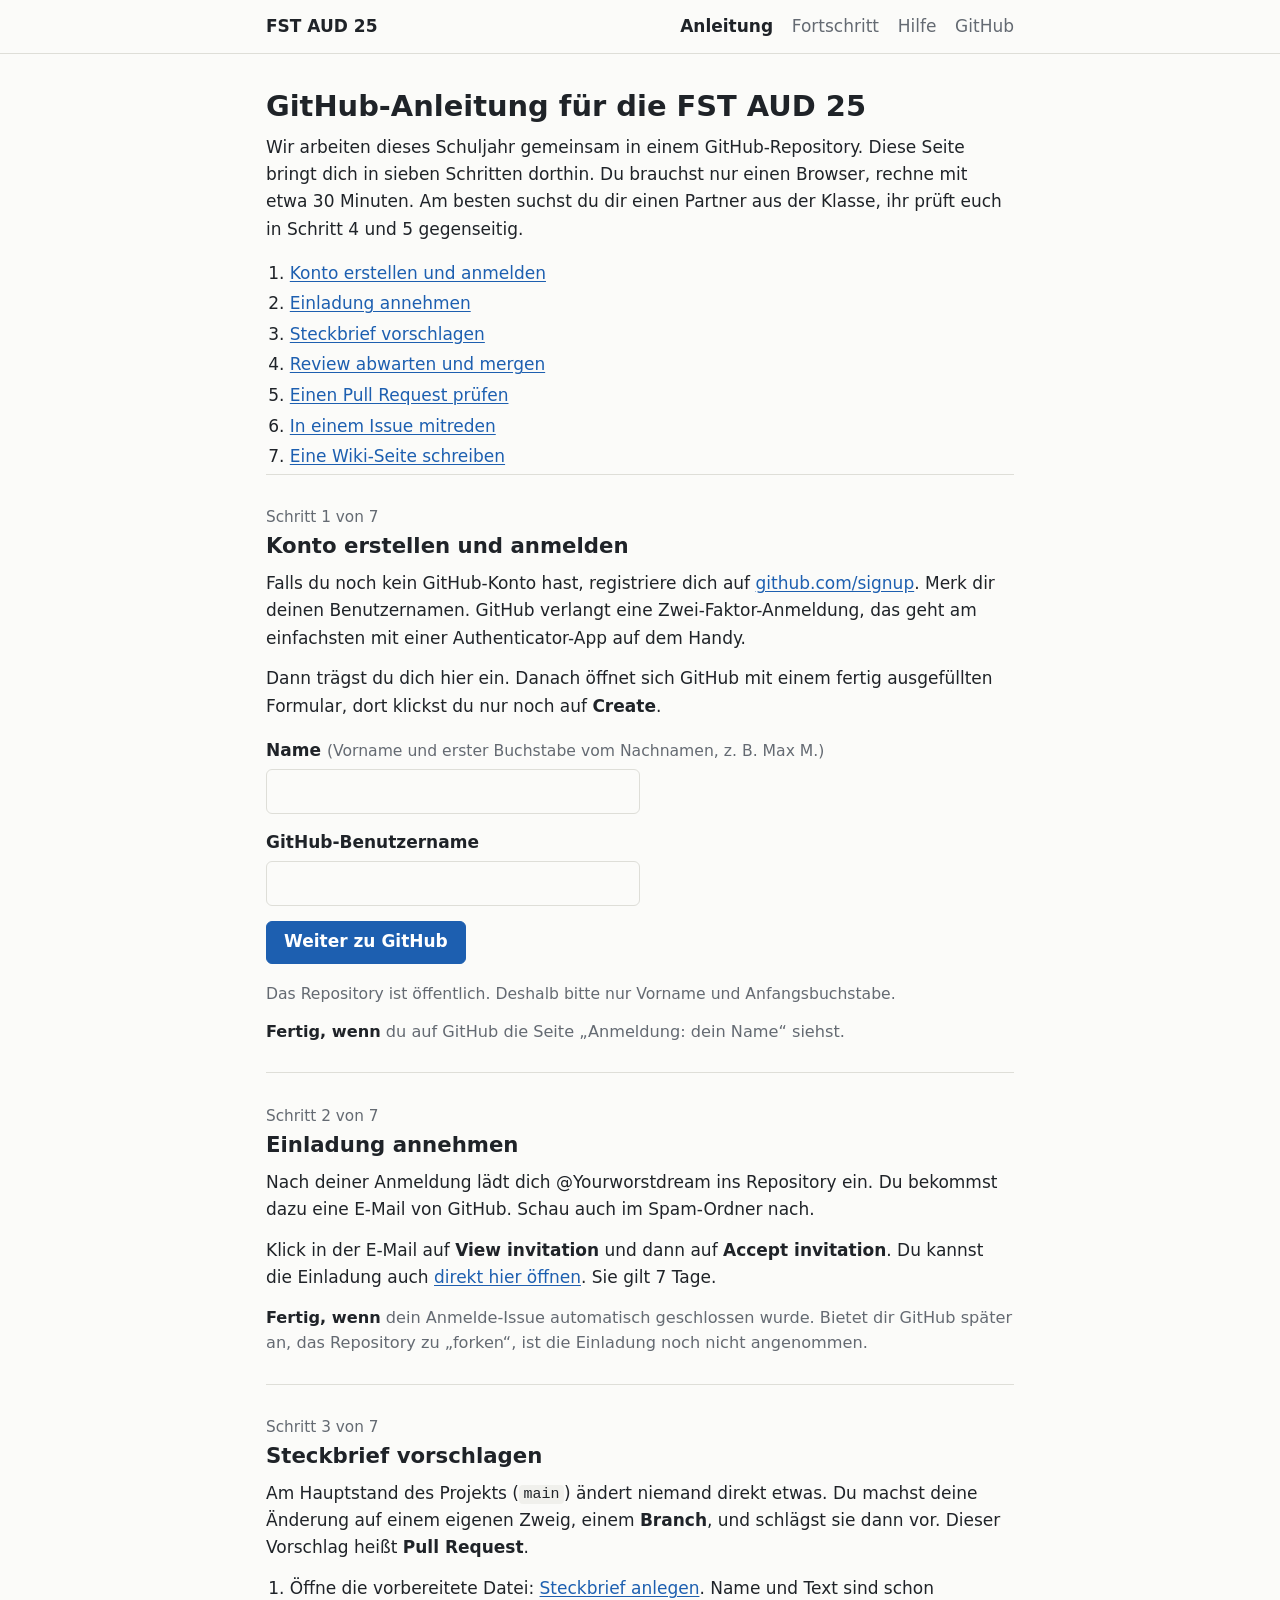
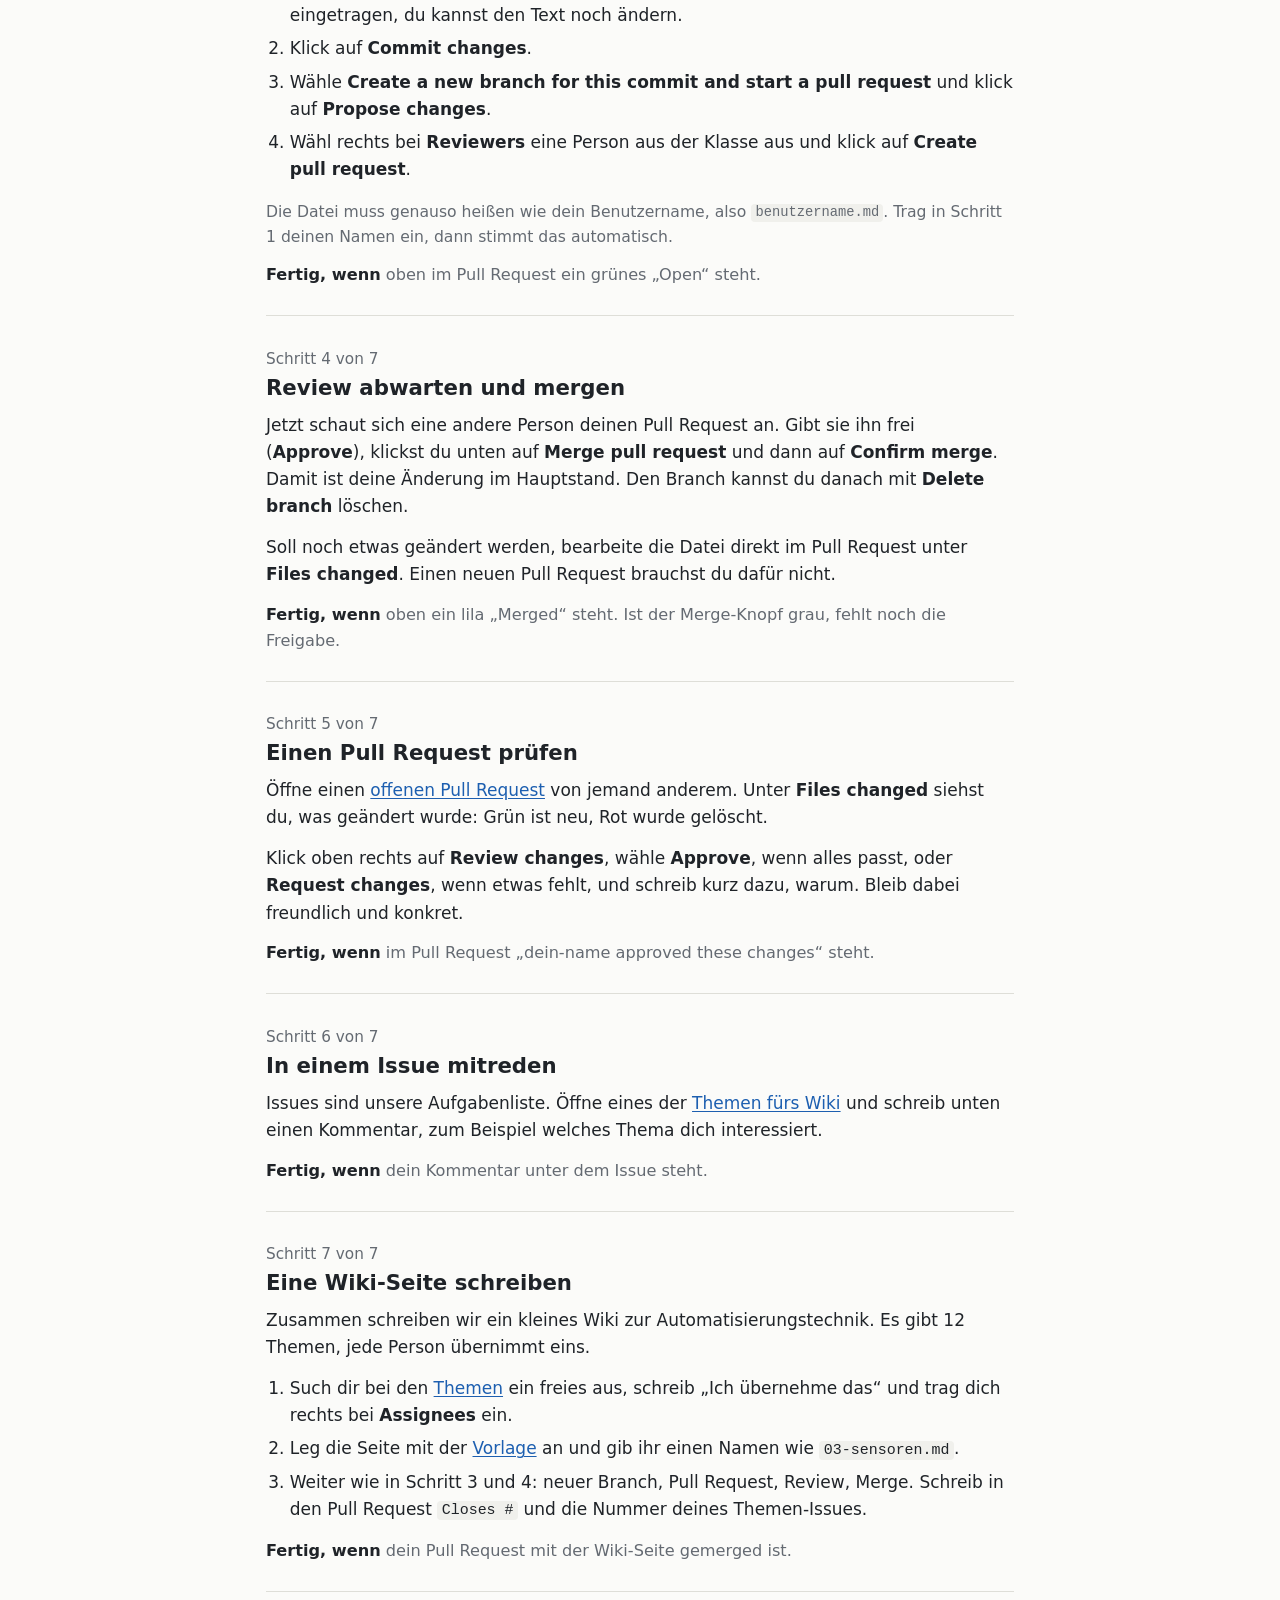
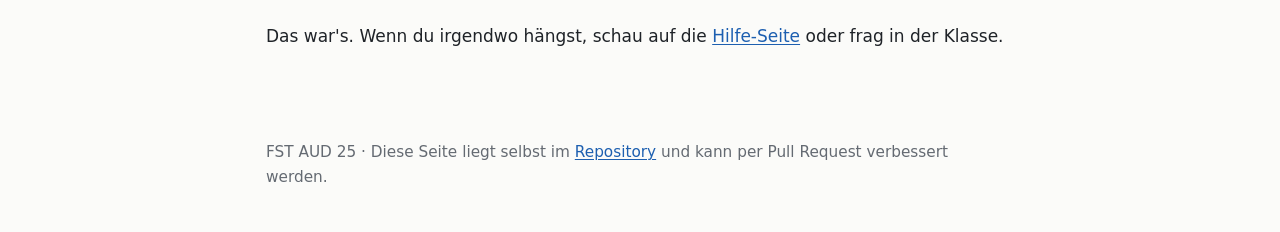
==== commit fdeb9e4b: "Ruhigeres, schlichteres Design und eine gemeinsame Anleitung Die Seiten wirkten überladen. Jetzt gib" ====
--- a/einfach.html
+++ b/einfach.html
@@ -3,302 +3,11 @@
 <head>
 <meta charset="utf-8">
 <meta name="viewport" content="width=device-width, initial-scale=1">
-<title>FST AUD 25 · Ganz einfach erklärt</title>
-<meta name="description" content="GitHub ganz einfach erklärt: Jeder Klick Schritt für Schritt – vom Konto bis zur eigenen Wiki-Seite.">
-<link rel="icon" href="assets/favicon.svg" type="image/svg+xml">
-<link rel="stylesheet" href="assets/style.css">
-<link rel="stylesheet" href="assets/einfach.css">
-<script>try{var t=localStorage.getItem('fstaud25.theme');if(t)document.documentElement.dataset.theme=t}catch(e){}</script>
-<script src="assets/common.js" defer></script>
-<script src="assets/einfach.js" defer></script>
+<meta http-equiv="refresh" content="0; url=./">
+<link rel="canonical" href="./">
+<title>Anleitung · FST AUD 25</title>
 </head>
 <body>
-
-<header class="topbar">
-  <a class="marke" href="./"><img src="assets/favicon.svg" alt="">FST AUD 25</a>
-  <nav class="topnav" aria-label="Hauptnavigation">
-    <a href="einfach.html" aria-current="page">Ganz einfach</a>
-    <a href="./">Ausführliche Anleitung</a>
-    <a href="fortschritt.html">Live-Fortschritt</a>
-  </nav>
-  <button class="icon-knopf" type="button" data-thema-knopf title="Hell/Dunkel umschalten" aria-label="Hell/Dunkel umschalten"><svg viewBox="0 0 24 24" width="18" height="18" aria-hidden="true"><circle cx="12" cy="12" r="8.5" fill="none" stroke="currentColor" stroke-width="2"/><path d="M12 3.5a8.5 8.5 0 0 1 0 17z" fill="currentColor"/></svg></button>
-</header>
-
-<section class="e-kopf">
-  <div class="e-kopf-text">
-    <span class="badge">🧒 Ganz einfach erklärt</span>
-    <h1>GitHub Schritt für Schritt</h1>
-    <p class="lead">Immer nur einen Schritt: lesen, machen, abhaken. Du brauchst nur ein Handy oder einen Laptop und etwa 30&nbsp;Minuten.</p>
-    <div class="e-fortschritt" aria-live="polite">
-      <div class="e-fortschritt-text"><b id="anzahl-geschafft">0</b> von 8 Schritten geschafft</div>
-      <div class="e-balken"><span id="balken-geschafft"></span></div>
-    </div>
-  </div>
-  <figure class="qr-box">
-    <img src="assets/qr-einfach.svg" alt="QR-Code zu dieser Seite" width="180" height="180">
-    <figcaption><b>Diese Seite aufs Handy:</b> Kamera auf den Code halten.<br><span class="url">yourworstdream.github.io/FSTAUD25/einfach.html</span></figcaption>
-  </figure>
-</section>
-
-<main class="e-inhalt">
-
-  <section class="e-block" id="woerter">
-    <h2>Erst mal: 7 neue Wörter</h2>
-    <p>Auf GitHub ist fast alles auf Englisch. Diese 7 Wörter reichen für den Anfang:</p>
-    <div class="woerter">
-      <div class="wort"><span class="w-icon">📁</span><div><b>Repository</b><span>Unser gemeinsamer Klassen-Ordner im Internet. Da liegen alle Dateien.</span></div></div>
-      <div class="wort"><span class="w-icon">📌</span><div><b>Issue</b><span>Ein Zettel an der Pinnwand: eine Frage, eine Aufgabe oder eine Idee.</span></div></div>
-      <div class="wort"><span class="w-icon">🌿</span><div><b>Branch</b><span>Deine eigene Kopie zum Ausprobieren. Das Original bleibt heil.</span></div></div>
-      <div class="wort"><span class="w-icon">💾</span><div><b>Commit</b><span>Speichern. Dazu schreibst du einen kurzen Satz, was du geändert hast.</span></div></div>
-      <div class="wort"><span class="w-icon">📬</span><div><b>Pull Request</b><span>Du fragst: „Darf meine Änderung ins Original?“</span></div></div>
-      <div class="wort"><span class="w-icon">👀</span><div><b>Review</b><span>Jemand aus der Klasse schaut drüber und sagt: „Passt!“</span></div></div>
-      <div class="wort"><span class="w-icon">✅</span><div><b>Merge</b><span>Deine Änderung kommt ins Original. Fertig!</span></div></div>
-    </div>
-    <p class="ablauf" aria-label="Der Ablauf: Branch, Commit, Pull Request, Review, Merge">🌿 Kopie <span>→</span> 💾 Speichern <span>→</span> 📬 Fragen <span>→</span> 👀 Prüfen <span>→</span> ✅ Übernehmen</p>
-    <p class="mitte klein">Das ist immer derselbe Ablauf. Wenn du ihn einmal gemacht hast, kannst du ihn.</p>
-  </section>
-
-  <section class="e-block" id="vorher">
-    <h2>Das brauchst du</h2>
-    <ul class="brauche">
-      <li><span>📱</span>Handy oder Laptop <small>(Laptop ist bequemer)</small></li>
-      <li><span>📧</span>Deine E-Mail-Adresse <small>und Zugriff auf dein Postfach</small></li>
-      <li><span>🤝</span>Einen Partner aus der Klasse <small>Ihr prüft euch gegenseitig</small></li>
-      <li><span>⏱️</span>Etwa 30 Minuten</li>
-    </ul>
-  </section>
-
-  <!-- Schritt 0 -->
-  <section class="schritt" id="s0" data-schritt="0" style="--farbe:#64748b">
-    <div class="s-kopf">
-      <span class="s-nr">0</span>
-      <div><span class="s-chip">🔑 Vorbereitung</span><h2>GitHub-Konto erstellen</h2></div>
-      <button class="geschafft" type="button" aria-pressed="false"><span class="g-box" aria-hidden="true"></span>Geschafft</button>
-    </div>
-    <p class="s-ziel"><b>Darum geht's:</b> Ohne Konto kannst du nicht mitmachen. Das Konto ist kostenlos.</p>
-    <ol class="klicks">
-      <li>Öffne <a href="https://github.com/signup" target="_blank" rel="noopener">github.com/signup&nbsp;↗</a>.</li>
-      <li>Trag deine <b>E-Mail-Adresse</b> und ein <b>Passwort</b> ein.</li>
-      <li>Denk dir einen <b>Benutzernamen</b> aus. Das ist dein Name auf GitHub. Erlaubt sind Buchstaben, Zahlen und Bindestriche.<br><span class="merken">✏️ Schreib dir den Benutzernamen auf! Du brauchst ihn gleich.</span></li>
-      <li>Klick auf <span class="gh-btn gruen">Continue</span> bzw. <span class="gh-btn gruen">Create account</span>.</li>
-      <li>Löse das kleine Bilder-Rätsel.</li>
-      <li>Schau in dein E-Mail-Postfach. GitHub schickt dir einen <b>Code</b>. Tipp ihn ein.</li>
-      <li>Wenn GitHub Fragen stellt: Du kannst sie überspringen (<span class="gh-btn">Skip</span>). Wenn es nach einem Plan fragt: Nimm <b>Free</b> (kostenlos).</li>
-    </ol>
-    <p class="fertig">✅ <b>Fertig, wenn</b> du oben rechts auf GitHub dein Profilbild siehst.</p>
-    <div class="tipp">
-      <b>🔒 Gut zu wissen:</b> Irgendwann will GitHub einen Zusatz-Schutz (<i>Zwei-Faktor</i>, „2FA“). Dafür brauchst du eine App auf dem Handy, z.&nbsp;B. <i>Microsoft Authenticator</i> oder <i>Google Authenticator</i>. Folge einfach den Anweisungen: QR-Code scannen, Zahl eintippen. Die <b>Notfall-Codes</b> (<i>recovery codes</i>) gut aufheben!
-    </div>
-    <div class="klappt-nicht">
-      <b>😕 Klappt nicht?</b>
-      <ul>
-        <li>Keine E-Mail da? Schau im <b>Spam-Ordner</b> nach.</li>
-        <li>Benutzername schon vergeben? Nimm einen anderen, z.&nbsp;B. mit einer Zahl dahinter.</li>
-      </ul>
-    </div>
-  </section>
-
-  <!-- Schritt 1 -->
-  <section class="schritt" id="s1" data-schritt="1" style="--farbe:#6366f1">
-    <div class="s-kopf">
-      <span class="s-nr">1</span>
-      <div><span class="s-chip">📝 Meilenstein „Angemeldet“</span><h2>Für die Klasse anmelden</h2></div>
-      <button class="geschafft" type="button" aria-pressed="false"><span class="g-box" aria-hidden="true"></span>Geschafft</button>
-    </div>
-    <p class="s-ziel"><b>Darum geht's:</b> So weiß @Yourworstdream, dass du mitmachst, und kann dich einladen.</p>
-    <ol class="klicks">
-      <li>Klick hier: <a class="knopf primaer" href="./#anmeldung">📝 Zum Anmelde-Formular</a></li>
-      <li>Schreib deinen <b>Vornamen</b> und den <b>ersten Buchstaben</b> vom Nachnamen. Beispiel: <code>Max M.</code></li>
-      <li>Schreib deinen <b>GitHub-Benutzernamen</b> dazu.</li>
-      <li>Klick auf <span class="gh-btn">Anmeldung auf GitHub öffnen ↗</span>.</li>
-      <li>GitHub geht auf. Alles ist schon ausgefüllt. Hake das Kästchen bei den Teamregeln an.</li>
-      <li>Klick unten auf den grünen Knopf <span class="gh-btn gruen">Create</span>.</li>
-    </ol>
-    <p class="fertig">✅ <b>Fertig, wenn</b> du die Seite „Anmeldung: Dein Name“ siehst. Auf dem <a href="fortschritt.html">Live-Fortschritt</a> erscheint deine Karte mit 📝.</p>
-    <div class="tipp achtung">
-      <b>⚠️ Wichtig:</b> Das Repository ist öffentlich. Jeder im Internet kann es lesen. Darum nur <b>Vorname + ein Buchstabe</b>. Keine Adresse, keine Telefonnummer.
-    </div>
-  </section>
-
-  <!-- Schritt 2 -->
-  <section class="schritt" id="s2" data-schritt="2" style="--farbe:#0ea5e9">
-    <div class="s-kopf">
-      <span class="s-nr">2</span>
-      <div><span class="s-chip">🤝 Meilenstein „Im Team“</span><h2>Einladung annehmen</h2></div>
-      <button class="geschafft" type="button" aria-pressed="false"><span class="g-box" aria-hidden="true"></span>Geschafft</button>
-    </div>
-    <p class="s-ziel"><b>Darum geht's:</b> Erst mit der Einladung darfst du im Klassen-Ordner mitarbeiten.</p>
-    <ol class="klicks">
-      <li>Warte kurz. @Yourworstdream lädt dich ein. Das kann ein paar Minuten dauern.</li>
-      <li>Schau in dein E-Mail-Postfach. Die E-Mail heißt ungefähr so: <i>„@Yourworstdream has invited you to collaborate on the Yourworstdream/FSTAUD25 repository“</i>.</li>
-      <li>Klick in der E-Mail auf <span class="gh-btn">View invitation</span>.</li>
-      <li>Klick auf den grünen Knopf <span class="gh-btn gruen">Accept invitation</span>.</li>
-    </ol>
-    <p class="abkuerzung">Keine E-Mail? Öffne direkt: <a href="https://github.com/Yourworstdream/FSTAUD25/invitations" data-repo="/invitations" target="_blank" rel="noopener">Einladung auf GitHub ↗</a></p>
-    <p class="fertig">✅ <b>Fertig, wenn</b> du die Dateien vom Klassen-Ordner siehst. Dein Anmelde-Zettel schließt sich dann von selbst.</p>
-    <div class="klappt-nicht">
-      <b>😕 Klappt nicht?</b>
-      <ul>
-        <li>GitHub zeigt dir einen Knopf <span class="gh-btn">Fork</span>? <b>Nicht klicken!</b> Dann hast du die Einladung noch nicht angenommen.</li>
-        <li>„Invitation not found“? Dann bist du noch nicht eingeladen. Sag @Yourworstdream Bescheid.</li>
-      </ul>
-    </div>
-  </section>
-
-  <!-- Schritt 3 -->
-  <section class="schritt" id="s3" data-schritt="3" style="--farbe:#10b981">
-    <div class="s-kopf">
-      <span class="s-nr">3</span>
-      <div><span class="s-chip">🌿 Meilenstein „Pull Request“</span><h2>Deinen Steckbrief schreiben</h2></div>
-      <button class="geschafft" type="button" aria-pressed="false"><span class="g-box" aria-hidden="true"></span>Geschafft</button>
-    </div>
-    <p class="s-ziel"><b>Darum geht's:</b> Du machst zum ersten Mal den ganzen Ablauf: Kopie 🌿 → Speichern 💾 → Fragen 📬. Dein Steckbrief ist eine kleine Datei über dich.</p>
-
-    <form class="mini-form" id="steckbrief-form" autocomplete="off">
-      <label>Dein GitHub-Benutzername
-        <input id="sb-login" name="login" placeholder="z. B. max-m" spellcheck="false" autocapitalize="off">
-      </label>
-      <label>Dein Name
-        <input id="sb-name" name="name" placeholder="z. B. Max M.">
-      </label>
-    </form>
-
-    <ol class="klicks">
-      <li class="nur-bildschirm">Schreib oben deinen <b>Benutzernamen</b> und deinen <b>Namen</b> hinein.</li>
-      <li class="nur-bildschirm">Klick hier: <a class="knopf primaer" id="sb-link" href="https://github.com/Yourworstdream/FSTAUD25/new/main/teilnehmer" target="_blank" rel="noopener">📄 Meinen Steckbrief öffnen ↗</a><br>
-        <span class="klein" id="sb-hinweis">GitHub macht eine neue Datei auf. Name und Text sind schon drin.</span></li>
-      <li class="nur-druck">Öffne den Klassen-Ordner: <b>github.com/Yourworstdream/FSTAUD25</b>. Klick auf den Ordner <b>teilnehmer</b>.<br><span class="klein">Einfacher geht's auf der Webseite (QR-Code oben): Dort füllt ein Knopf alles für dich aus.</span></li>
-      <li class="nur-druck">Klick auf <span class="gh-btn">Add file</span> → <span class="gh-btn">Create new file</span>.</li>
-      <li class="nur-druck">Als Dateiname schreibst du deinen Benutzernamen mit <code>.md</code> am Ende, z.&nbsp;B. <code>max-m.md</code>. In die Datei kommt:
-<pre># Max M.
-
-- **Emoji:** 🤖
-- **Das will ich lernen:** Mit Git und GitHub im Team arbeiten
-- **Lieblingsthema in der Automatisierung:** SPS-Programmierung</pre></li>
-      <li>Ändere den Text so, wie du willst: dein Name, dein Emoji, was du lernen willst, dein Lieblingsthema.</li>
-      <li>Klick oben rechts auf den grünen Knopf <span class="gh-btn gruen">Commit changes…</span>.</li>
-      <li>Ein Fenster geht auf. Wähle unten:<br><span class="auswahl">◉ Create a new branch for this commit and start a pull request</span></li>
-      <li>Klick auf <span class="gh-btn gruen">Propose changes</span>.</li>
-      <li>Eine neue Seite geht auf. Rechts steht <b>Reviewers</b>. Klick dort auf das Zahnrad ⚙️ und such deinen <b>Partner</b> aus.</li>
-      <li>Klick auf den grünen Knopf <span class="gh-btn gruen">Create pull request</span>.</li>
-    </ol>
-    <p class="fertig">✅ <b>Fertig, wenn</b> oben ein grünes <span class="status offen">Open</span> steht. Auf dem Live-Fortschritt leuchtet 🌿.</p>
-    <div class="klappt-nicht">
-      <b>😕 Klappt nicht?</b>
-      <ul>
-        <li>Da steht <span class="gh-btn">Fork this repository</span>? Dann fehlt Schritt&nbsp;2 (Einladung annehmen).</li>
-        <li>Der Dateiname muss <b>genau</b> dein Benutzername sein, mit <code>.md</code> am Ende. Beispiel: <code>max-m.md</code></li>
-      </ul>
-    </div>
-  </section>
-
-  <!-- Schritt 4 -->
-  <section class="schritt" id="s4" data-schritt="4" style="--farbe:#22c55e">
-    <div class="s-kopf">
-      <span class="s-nr">4</span>
-      <div><span class="s-chip">✅ Meilenstein „Gemerged“</span><h2>Prüfen lassen und übernehmen</h2></div>
-      <button class="geschafft" type="button" aria-pressed="false"><span class="g-box" aria-hidden="true"></span>Geschafft</button>
-    </div>
-    <p class="s-ziel"><b>Darum geht's:</b> Bevor etwas ins Original kommt, schaut eine zweite Person drüber. Danach übernimmst du deine Änderung (<i>Merge</i>).</p>
-    <ol class="klicks">
-      <li>Sag deinem Partner: „Kannst du meinen Pull Request prüfen?“ (Dein Partner macht dafür Schritt&nbsp;5.)</li>
-      <li>Warte, bis dein Partner <b>Approve</b> gegeben hat. Das heißt: „Passt!“ Du siehst dann ein grünes Häkchen ✔ mit <i>approved</i>.</li>
-      <li>Öffne deinen Pull Request: oben auf <span class="gh-btn">Pull requests</span> klicken und dann deinen anklicken.</li>
-      <li>Scroll ganz nach unten. Klick auf <span class="gh-btn gruen">Merge pull request</span>.</li>
-      <li>Klick auf <span class="gh-btn gruen">Confirm merge</span>.</li>
-      <li>Klick auf <span class="gh-btn">Delete branch</span>. Die Kopie brauchst du nicht mehr.</li>
-    </ol>
-    <p class="fertig">✅ <b>Fertig, wenn</b> oben ein lila <span class="status merged">Merged</span> steht. 🎉 Auf dem Live-Fortschritt leuchtet ✅.</p>
-    <div class="klappt-nicht">
-      <b>😕 Klappt nicht?</b>
-      <ul>
-        <li>Der Merge-Knopf ist grau? Dann fehlt noch das <b>Approve</b> von deinem Partner.</li>
-        <li>Dein Partner will, dass du etwas änderst (<i>Changes requested</i>)? Im Pull Request auf <span class="gh-btn">Files changed</span> → bei deiner Datei auf <b>⋯</b> → <span class="gh-btn">Edit file</span>. Ändern, dann <span class="gh-btn gruen">Commit changes…</span>. Der Pull Request passt sich von selbst an.</li>
-      </ul>
-    </div>
-  </section>
-
-  <!-- Schritt 5 -->
-  <section class="schritt" id="s5" data-schritt="5" style="--farbe:#f59e0b">
-    <div class="s-kopf">
-      <span class="s-nr">5</span>
-      <div><span class="s-chip">👀 Meilenstein „Review“</span><h2>Selbst prüfen</h2></div>
-      <button class="geschafft" type="button" aria-pressed="false"><span class="g-box" aria-hidden="true"></span>Geschafft</button>
-    </div>
-    <p class="s-ziel"><b>Darum geht's:</b> Jetzt bist du der Prüfer für deinen Partner. Vier Augen sehen mehr als zwei.</p>
-    <ol class="klicks">
-      <li>Oben auf <span class="gh-btn">Pull requests</span> klicken. Den Pull Request von deinem Partner anklicken.</li>
-      <li>Klick auf <span class="gh-btn">Files changed</span>. <span class="gruen-text">Grün</span> heißt: neu. <span class="rot-text">Rot</span> heißt: gelöscht.</li>
-      <li>Lies alles in Ruhe. Stimmt der Dateiname? Gibt es Tippfehler?</li>
-      <li>Klick oben rechts auf den grünen Knopf <span class="gh-btn gruen">Review changes</span>. Bei manchen heißt er <span class="gh-btn gruen">Submit review</span>.</li>
-      <li>Schreib einen netten Satz. Beispiel: „Sieht gut aus! 👍“</li>
-      <li>Wähle <span class="auswahl">◉ Approve</span> und klick auf <span class="gh-btn gruen">Submit review</span>.</li>
-    </ol>
-    <p class="fertig">✅ <b>Fertig, wenn</b> im Pull Request steht: „<i>dein-name</i> approved these changes“. Auf dem Live-Fortschritt leuchtet 👀.</p>
-    <div class="tipp gut">
-      <b>🤝 Regel:</b> Immer freundlich. Erst loben, dann Tipps geben. Sag genau, was du meinst, z.&nbsp;B. „In Zeile 3 fehlt ein Buchstabe.“
-    </div>
-  </section>
-
-  <!-- Schritt 6 -->
-  <section class="schritt" id="s6" data-schritt="6" style="--farbe:#ec4899">
-    <div class="s-kopf">
-      <span class="s-nr">6</span>
-      <div><span class="s-chip">💬 Meilenstein „Diskussion“</span><h2>Mitreden</h2></div>
-      <button class="geschafft" type="button" aria-pressed="false"><span class="g-box" aria-hidden="true"></span>Geschafft</button>
-    </div>
-    <p class="s-ziel"><b>Darum geht's:</b> In den <i>Issues</i> (Pinnwand-Zetteln) reden wir über Aufgaben und Ideen.</p>
-    <ol class="klicks">
-      <li>Oben auf <a href="https://github.com/Yourworstdream/FSTAUD25/issues" data-repo="/issues" target="_blank" rel="noopener">Issues ↗</a> klicken.</li>
-      <li>Ein Thema anklicken, z.&nbsp;B. „Thema 03: Sensoren in der Automatisierung“.</li>
-      <li>Ganz unten ins Textfeld schreiben. Beispiel: „Spannend! Induktive Sensoren kenne ich aus dem Betrieb.“</li>
-      <li>Klick auf <span class="gh-btn gruen">Comment</span>.</li>
-    </ol>
-    <p class="fertig">✅ <b>Fertig, wenn</b> dein Kommentar unter dem Thema steht. Auf dem Live-Fortschritt leuchtet 💬.</p>
-    <div class="tipp">
-      <b>💡 Trick:</b> Schreib <code>@</code> und einen Benutzernamen, z.&nbsp;B. <code>@max-m</code>. Dann bekommt die Person eine Nachricht.
-    </div>
-  </section>
-
-  <!-- Schritt 7 -->
-  <section class="schritt" id="s7" data-schritt="7" style="--farbe:#8b5cf6">
-    <div class="s-kopf">
-      <span class="s-nr">7</span>
-      <div><span class="s-chip">🚀 Meilenstein „Projekt“</span><h2>Eine Wiki-Seite schreiben</h2></div>
-      <button class="geschafft" type="button" aria-pressed="false"><span class="g-box" aria-hidden="true"></span>Geschafft</button>
-    </div>
-    <p class="s-ziel"><b>Darum geht's:</b> Zusammen schreiben wir ein Nachschlagewerk zur Automatisierungstechnik. 12 Themen für 12 Leute. Du schreibst eine Seite.</p>
-    <ol class="klicks">
-      <li>Öffne die <a href="https://github.com/Yourworstdream/FSTAUD25/issues?q=is%3Aissue+is%3Aopen+label%3Athema" data-repo="/issues?q=is%3Aissue+is%3Aopen+label%3Athema" target="_blank" rel="noopener">Themen-Liste ↗</a>. Such dir ein Thema aus, das noch <b>frei</b> ist (rechts noch kein Profilbild).</li>
-      <li>Öffne das Thema. Schreib als Kommentar: „Ich übernehme das“ und klick auf <span class="gh-btn gruen">Comment</span>.</li>
-      <li>Rechts bei <b>Assignees</b> auf <b>assign yourself</b> klicken. Jetzt ist es dein Thema.</li>
-      <li>Im Thema steht genau, was auf deine Seite gehört. Klick dort auf <span class="gh-btn">📄 Datei … anlegen ↗</span>.</li>
-      <li>Kopiere den Text aus der <a href="https://github.com/Yourworstdream/FSTAUD25/blob/main/projekt/VORLAGE.md" data-repo="/blob/main/projekt/VORLAGE.md" target="_blank" rel="noopener">Vorlage ↗</a> hinein und schreib deine Seite.</li>
-      <li>Jetzt wie bei Schritt&nbsp;3: <span class="gh-btn gruen">Commit changes…</span> → <span class="auswahl">◉ Create a new branch …</span> → <span class="gh-btn gruen">Propose changes</span> → Partner bei <b>Reviewers</b> eintragen. In die Beschreibung schreibst du <code>Closes #</code> und die Nummer von deinem Thema (steht im Thema). Dann <span class="gh-btn gruen">Create pull request</span>.</li>
-      <li>Jetzt wie bei Schritt&nbsp;4: Prüfen lassen und <span class="gh-btn gruen">Merge pull request</span>.</li>
-    </ol>
-    <p class="fertig">✅ <b>Fertig, wenn</b> deine Seite gemerged ist. Auf dem Live-Fortschritt leuchtet 🚀. <b>Du hast alle 7 Meilensteine geschafft! 🏆</b></p>
-  </section>
-
-  <section class="e-block hilfe" id="hilfe">
-    <h2>🆘 Hilfe! Es klappt nicht</h2>
-    <dl>
-      <dt>Ich finde einen Knopf nicht.</dt>
-      <dd>Am Handy sind manche Knöpfe versteckt. Dreh das Handy quer oder nimm den Laptop.</dd>
-      <dt>Ich habe etwas falsch gemacht.</dt>
-      <dd>Keine Panik! Git merkt sich jeden alten Stand. Es geht nichts verloren. Frag einfach nach.</dd>
-      <dt>Da steht „Conflict“.</dt>
-      <dd>Zwei Leute haben dieselbe Zeile geändert. Das ist normal. Hol dir Hilfe oder lies <a href="./#konflikte">Merge-Konflikte lösen</a>.</dd>
-      <dt>Ich komme gar nicht weiter.</dt>
-      <dd>Frag deinen Nachbarn oder @Yourworstdream. Oder schreib ein <a href="https://github.com/Yourworstdream/FSTAUD25/issues/new?template=hilfe.yml" data-repo="/issues/new?template=hilfe.yml" target="_blank" rel="noopener">🆘 Hilfe-Issue ↗</a>. Dann hilft dir die Klasse.</dd>
-    </dl>
-  </section>
-
-</main>
-
-<footer class="fusszeile">
-  FST AUD 25 · <a href="./">Ausführliche Anleitung</a> · <a href="fortschritt.html">Live-Fortschritt</a> · <a href="https://github.com/Yourworstdream/FSTAUD25" data-repo="" target="_blank" rel="noopener">Repository</a>
-</footer>
-
+<p>Die Anleitung ist umgezogen: <a href="./">zur Anleitung</a>.</p>
 </body>
 </html>
